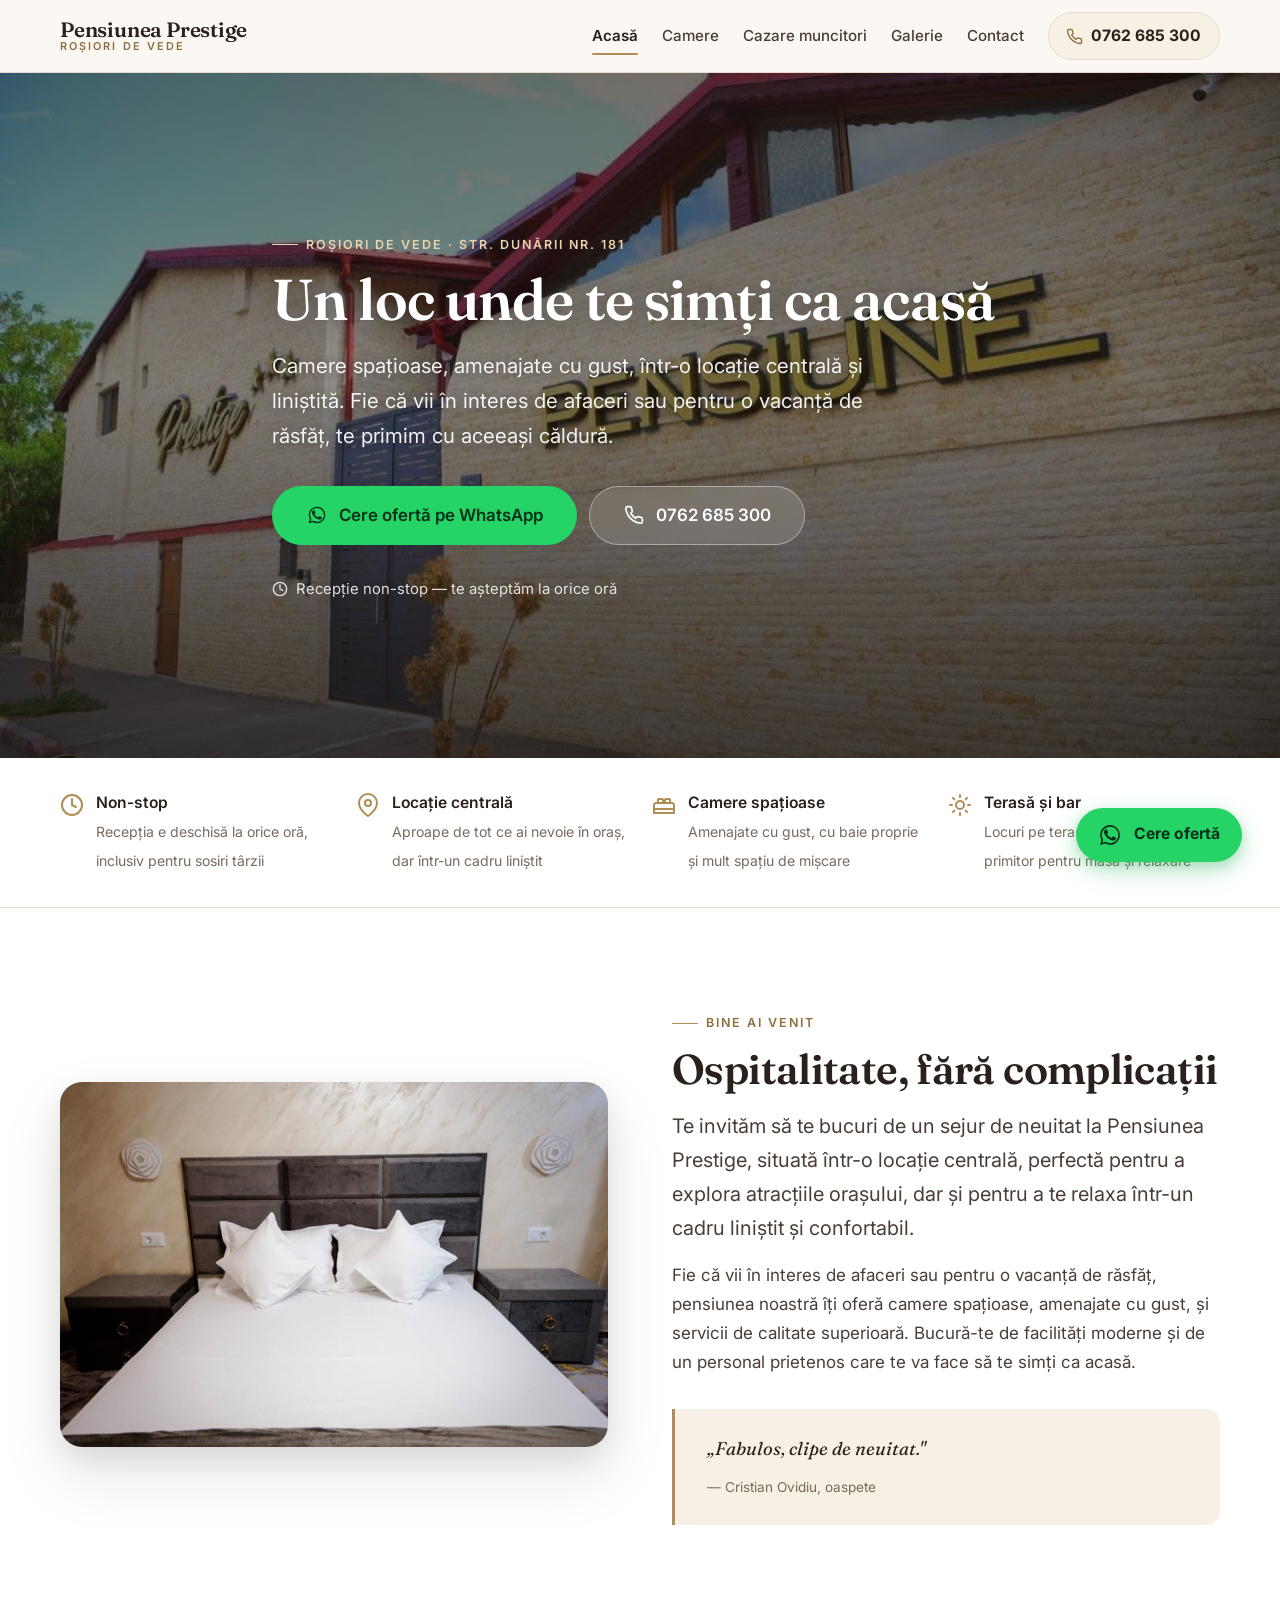
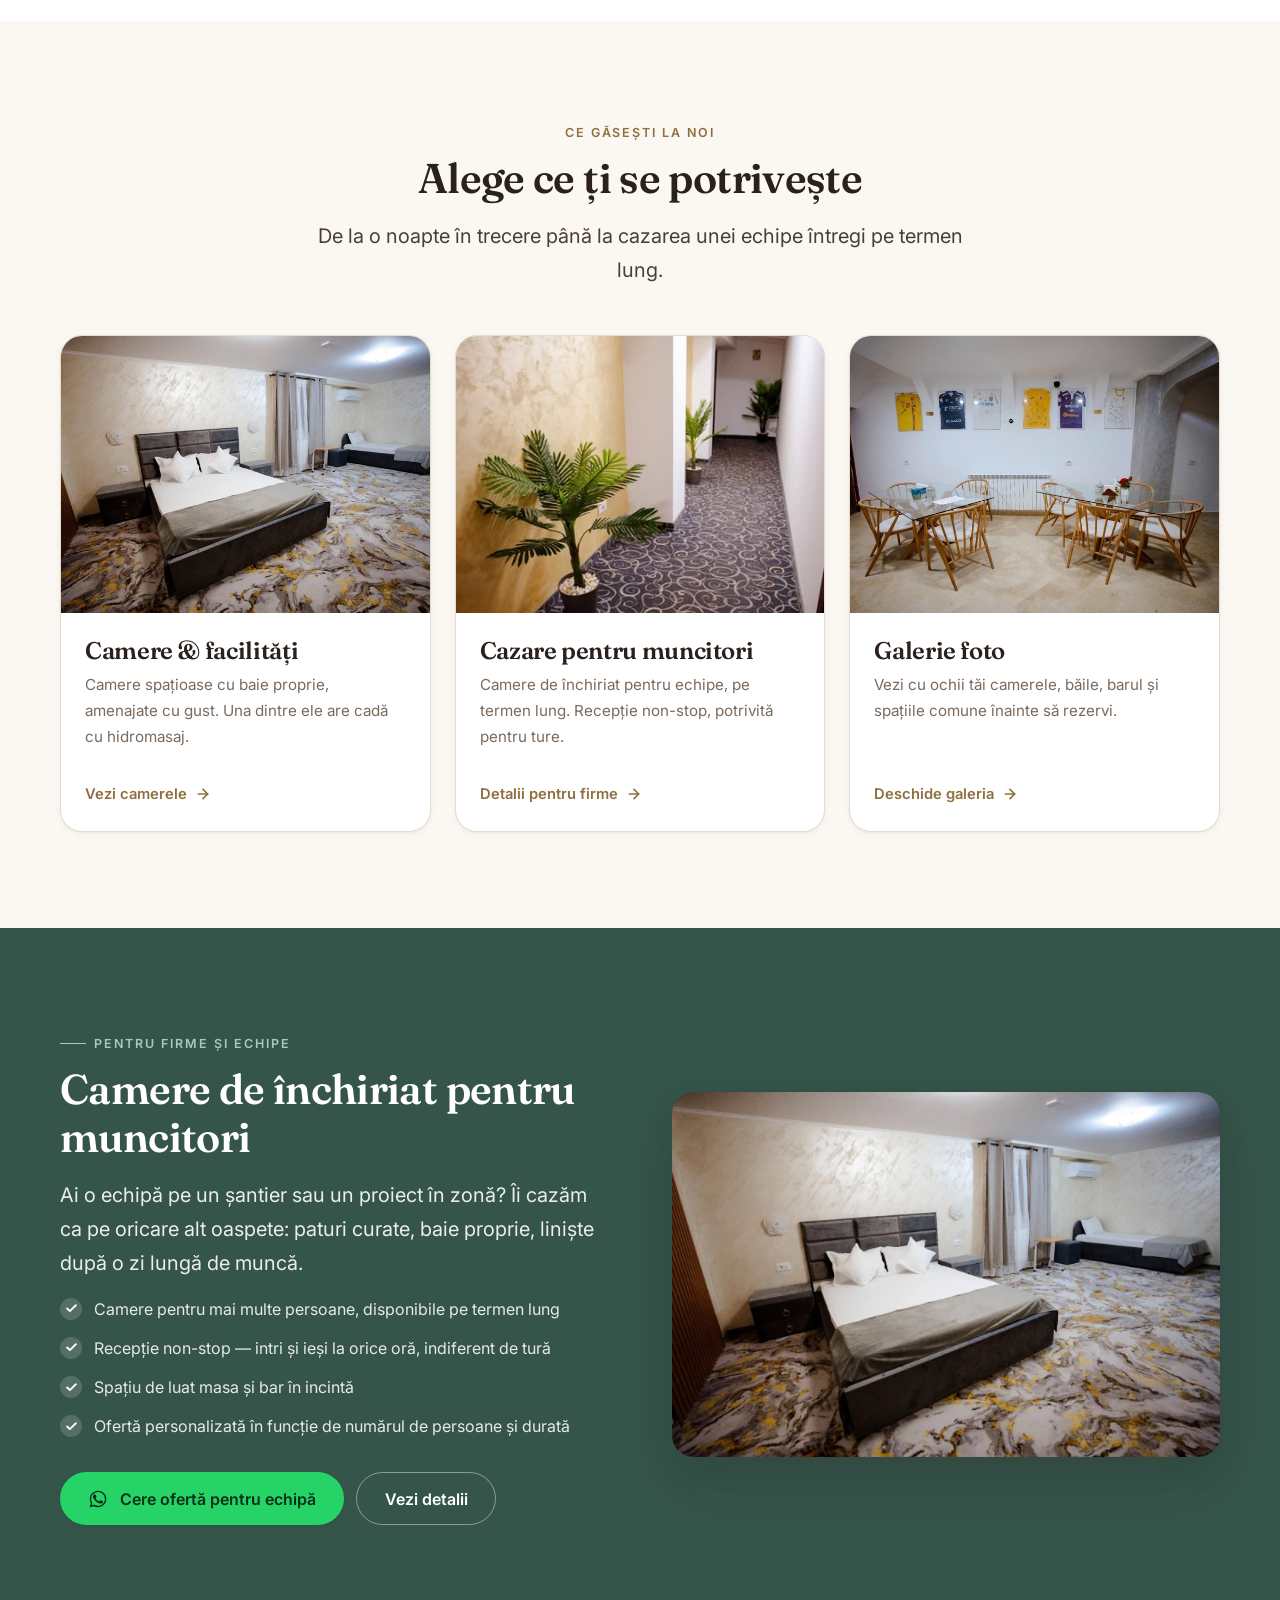
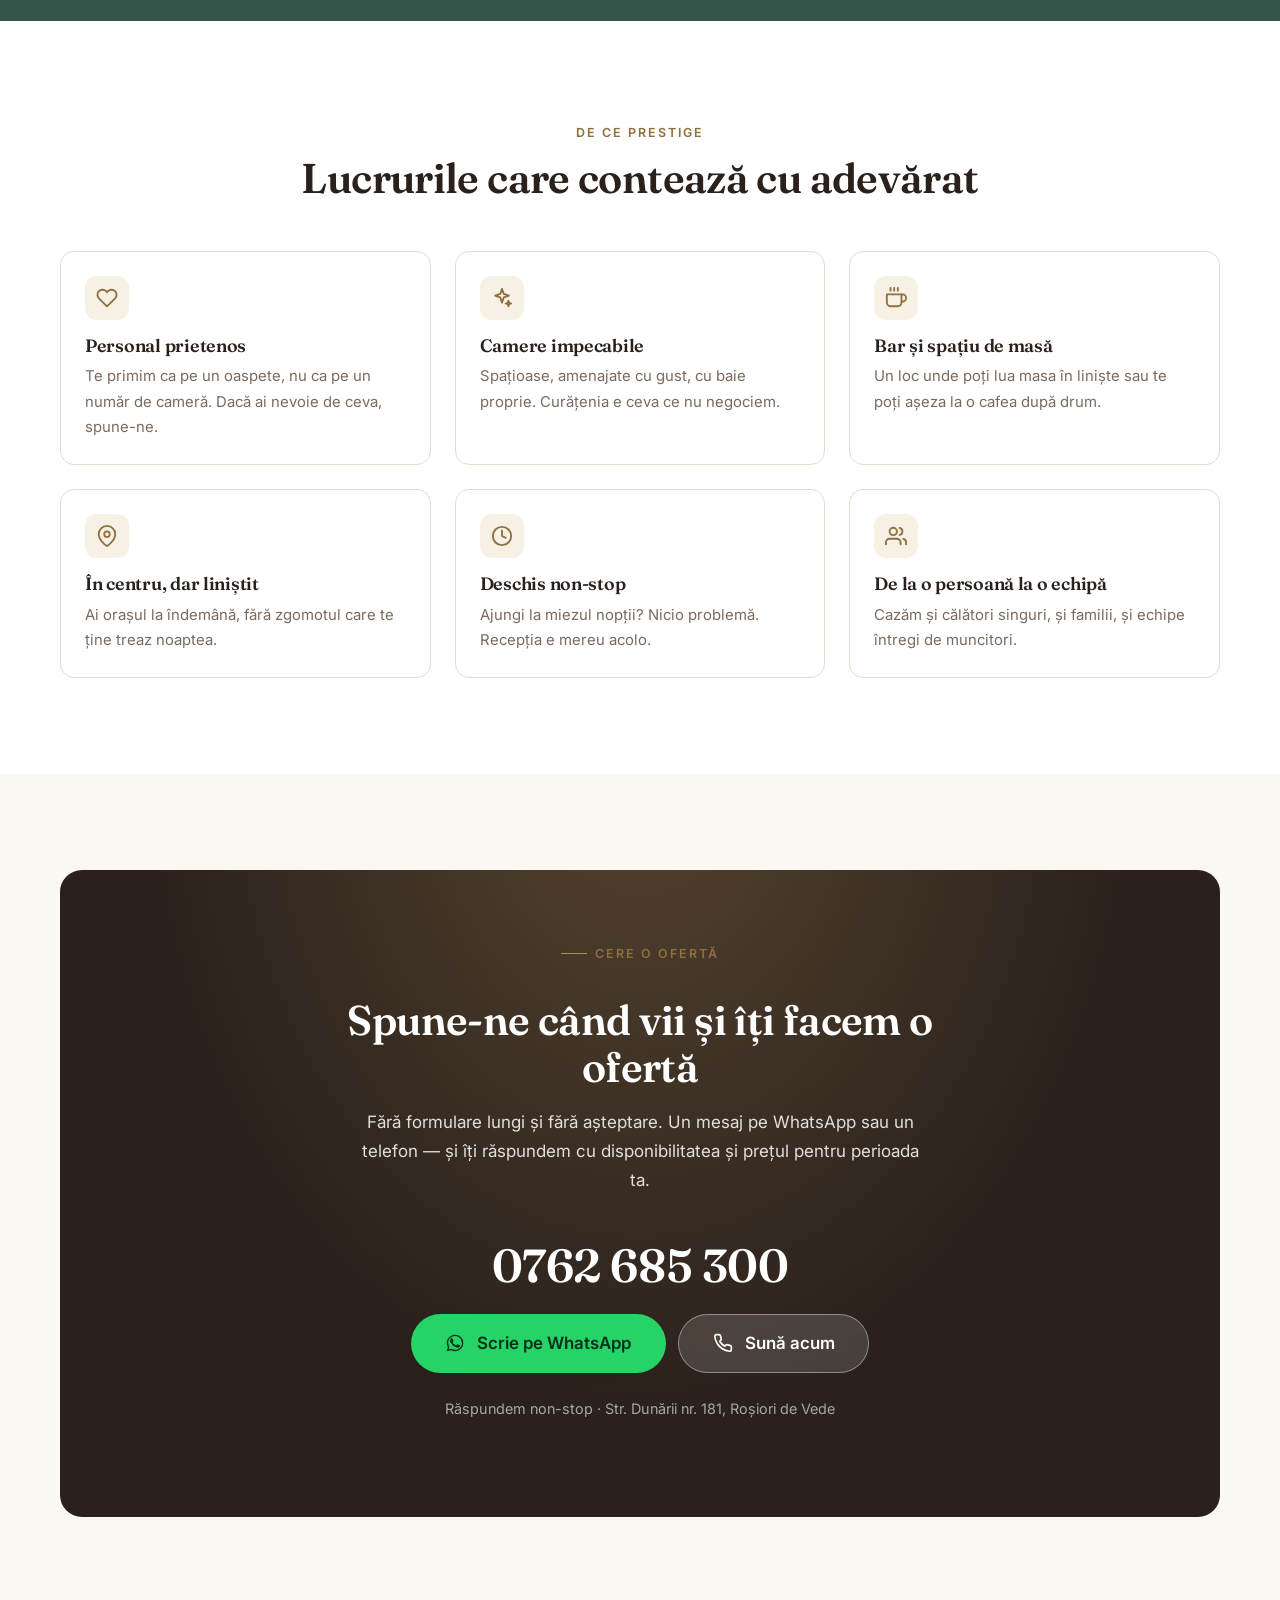
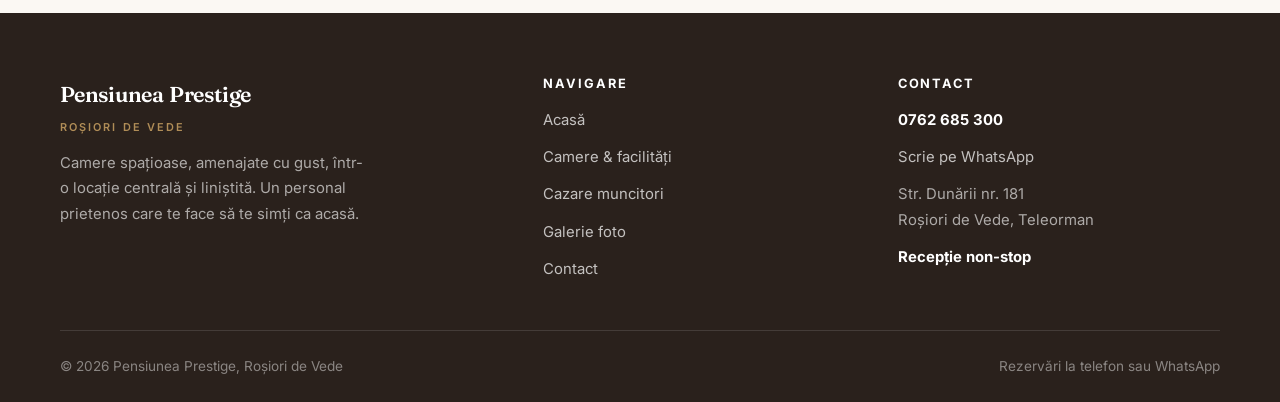
==== index.html @ 411f8f0e "Site de prezentare pentru Pensiunea Prestige, Roșiori de Vede Site static multi-pagină, fără build s" ====
<!DOCTYPE html>
<html lang="ro">
<head>
<meta charset="utf-8">
<meta name="viewport" content="width=device-width, initial-scale=1">
<title>Pensiunea Prestige Roșiori de Vede — cazare în centru, non-stop</title>
<meta name="description" content="Pensiune în Roșiori de Vede, str. Dunării nr. 181. Camere spațioase, amenajate cu gust, recepție non-stop, bar și terasă. Cazare pentru turiști, deplasări în interes de afaceri și echipe de muncitori. Cere ofertă la 0762 685 300.">
<link rel="canonical" href="https://pensiuneaprestige-rosiori.ro/">
<meta name="theme-color" content="#B08D57">
<meta name="robots" content="index, follow">

<meta property="og:type" content="website">
<meta property="og:site_name" content="Pensiunea Prestige">
<meta property="og:locale" content="ro_RO">
<meta property="og:title" content="Pensiunea Prestige Roșiori de Vede — cazare în centru, non-stop">
<meta property="og:description" content="Pensiune în Roșiori de Vede, str. Dunării nr. 181. Camere spațioase, amenajate cu gust, recepție non-stop, bar și terasă. Cazare pentru turiști, deplasări în interes de afaceri și echipe de muncitori. Cere ofertă la 0762 685 300.">
<meta property="og:url" content="https://pensiuneaprestige-rosiori.ro/">
<meta property="og:image" content="https://pensiuneaprestige-rosiori.ro/assets/img/exterior.jpg">
<meta name="twitter:card" content="summary_large_image">

<link rel="icon" href="assets/img/favicon.svg" type="image/svg+xml">
<link rel="apple-touch-icon" href="assets/img/exterior-thumb.jpg">

<link rel="preconnect" href="https://fonts.googleapis.com">
<link rel="preconnect" href="https://fonts.gstatic.com" crossorigin>
<link rel="stylesheet" href="https://fonts.googleapis.com/css2?family=Fraunces:opsz,wght@9..144,400;9..144,600;9..144,700&family=Inter:wght@400;500;600;700&display=swap">
<link rel="stylesheet" href="assets/css/style.css">
<script type="application/ld+json">
{
  "@context": "https://schema.org",
  "@type": "LodgingBusiness",
  "name": "Pensiunea Prestige",
  "description": "Pensiune în Roșiori de Vede, cu camere spațioase amenajate cu gust, recepție non-stop și locație centrală. Cazare pentru turiști, călători în interes de afaceri și echipe de muncitori.",
  "url": "https://pensiuneaprestige-rosiori.ro/",
  "telephone": "+40762685300",
  "image": "https://pensiuneaprestige-rosiori.ro/assets/img/exterior.jpg",
  "priceRange": "$$",
  "address": {
    "@type": "PostalAddress",
    "streetAddress": "Strada Dunării nr. 181",
    "addressLocality": "Roșiori de Vede",
    "addressRegion": "Teleorman",
    "postalCode": "145100",
    "addressCountry": "RO"
  },
  "openingHoursSpecification": {
    "@type": "OpeningHoursSpecification",
    "dayOfWeek": ["Monday","Tuesday","Wednesday","Thursday","Friday","Saturday","Sunday"],
    "opens": "00:00",
    "closes": "23:59"
  },
  "amenityFeature": [
    { "@type": "LocationFeatureSpecification", "name": "Recepție non-stop", "value": true },
    { "@type": "LocationFeatureSpecification", "name": "Locuri pe terasă", "value": true },
    { "@type": "LocationFeatureSpecification", "name": "Bar", "value": true },
    { "@type": "LocationFeatureSpecification", "name": "Spațiu de luat masa", "value": true }
  ]
}
</script>
</head>
<body>
<a class="skip-link" href="#main">Sari la conținut</a>
<header class="header">
  <div class="wrap header__inner">
    <a class="brand" href="index.html">
      <span class="brand__name">Pensiunea Prestige</span>
      <span class="brand__place">Roșiori de Vede</span>
    </a>
    <nav class="nav" id="nav" aria-label="Meniu principal">
      <a href="index.html" aria-current="page">Acasă</a>
      <a href="camere.html">Camere</a>
      <a href="cazare-muncitori.html">Cazare muncitori</a>
      <a href="galerie.html">Galerie</a>
      <a href="contact.html">Contact</a>
    </nav>
    <a class="header__phone" href="tel:+40762685300"><svg viewBox="0 0 24 24" fill="none" stroke="currentColor" stroke-width="2" stroke-linecap="round" stroke-linejoin="round" aria-hidden="true"><path d="M22 16.92v3a2 2 0 0 1-2.18 2 19.79 19.79 0 0 1-8.63-3.07 19.5 19.5 0 0 1-6-6 19.79 19.79 0 0 1-3.07-8.67A2 2 0 0 1 4.11 2h3a2 2 0 0 1 2 1.72c.13.96.36 1.9.7 2.81a2 2 0 0 1-.45 2.11L8.09 9.91a16 16 0 0 0 6 6l1.27-1.27a2 2 0 0 1 2.11-.45c.9.34 1.85.57 2.81.7A2 2 0 0 1 22 16.92z"/></svg> <span>0762 685 300</span></a>
    <button class="burger" type="button" aria-expanded="false" aria-controls="nav" aria-label="Deschide meniul"><svg class="icon-open" viewBox="0 0 24 24" fill="none" stroke="currentColor" stroke-width="2" stroke-linecap="round" aria-hidden="true"><line x1="3" y1="7" x2="21" y2="7"/><line x1="3" y1="12" x2="21" y2="12"/><line x1="3" y1="17" x2="21" y2="17"/></svg><svg class="icon-close" viewBox="0 0 24 24" fill="none" stroke="currentColor" stroke-width="2" stroke-linecap="round" aria-hidden="true"><line x1="6" y1="6" x2="18" y2="18"/><line x1="18" y1="6" x2="6" y2="18"/></svg></button>
  </div>
</header>

<main id="main">

<section class="hero">
  <div class="hero__media">
    <img src="assets/img/exterior.jpg" alt="Fațada Pensiunii Prestige din Roșiori de Vede, cu firma PENSIUNE pe peretele de piatră" width="1440" height="960" fetchpriority="high">
  </div>
  <div class="wrap hero__inner">
    <p class="eyebrow">Roșiori de Vede &middot; Str. Dunării nr. 181</p>
    <h1>Un loc unde te simți ca acasă</h1>
    <p class="hero__text">Camere spațioase, amenajate cu gust, într-o locație centrală și liniștită. Fie că vii în interes de afaceri sau pentru o vacanță de răsfăț, te primim cu aceeași căldură.</p>
    <div class="btn-row">
      <a class="btn btn--wa btn--lg" href="https://wa.me/40762685300?text=Bun%C4%83%20ziua!%20A%C8%99%20dori%20o%20ofert%C4%83%20de%20cazare%20la%20Pensiunea%20Prestige." target="_blank" rel="noopener"><svg viewBox="0 0 24 24" fill="currentColor" aria-hidden="true"><path d="M17.47 14.38c-.3-.15-1.75-.86-2.02-.96-.27-.1-.47-.15-.67.15-.2.3-.77.96-.94 1.16-.17.2-.35.22-.64.08-.3-.15-1.25-.46-2.38-1.47-.88-.78-1.47-1.75-1.65-2.05-.17-.3-.02-.46.13-.6.14-.14.3-.35.45-.53.15-.18.2-.3.3-.5.1-.2.05-.38-.02-.53-.08-.15-.67-1.6-.92-2.2-.24-.58-.49-.5-.67-.51h-.57c-.2 0-.52.07-.8.37-.26.3-1.03 1-1.03 2.45s1.06 2.84 1.2 3.04c.15.2 2.08 3.18 5.04 4.46.7.3 1.25.48 1.68.62.71.22 1.35.19 1.86.12.57-.09 1.75-.72 2-1.41.24-.7.24-1.29.17-1.41-.07-.13-.27-.2-.56-.35z"/><path d="M12.04 2C6.58 2 2.13 6.45 2.13 11.91c0 1.75.46 3.45 1.32 4.95L2 22l5.25-1.38a9.86 9.86 0 0 0 4.79 1.22h.01c5.46 0 9.9-4.45 9.9-9.91A9.86 9.86 0 0 0 19.06 4.9 9.82 9.82 0 0 0 12.04 2zm0 18.15h-.01a8.2 8.2 0 0 1-4.18-1.15l-.3-.18-3.11.82.83-3.04-.2-.31a8.19 8.19 0 0 1-1.26-4.38c0-4.54 3.7-8.23 8.24-8.23a8.18 8.18 0 0 1 5.82 2.42 8.18 8.18 0 0 1 2.41 5.82c0 4.54-3.7 8.23-8.24 8.23z"/></svg> Cere ofertă pe WhatsApp</a>
      <a class="btn btn--light btn--lg" href="tel:+40762685300"><svg viewBox="0 0 24 24" fill="none" stroke="currentColor" stroke-width="2" stroke-linecap="round" stroke-linejoin="round" aria-hidden="true"><path d="M22 16.92v3a2 2 0 0 1-2.18 2 19.79 19.79 0 0 1-8.63-3.07 19.5 19.5 0 0 1-6-6 19.79 19.79 0 0 1-3.07-8.67A2 2 0 0 1 4.11 2h3a2 2 0 0 1 2 1.72c.13.96.36 1.9.7 2.81a2 2 0 0 1-.45 2.11L8.09 9.91a16 16 0 0 0 6 6l1.27-1.27a2 2 0 0 1 2.11-.45c.9.34 1.85.57 2.81.7A2 2 0 0 1 22 16.92z"/></svg> 0762 685 300</a>
    </div>
    <p class="hero__note"><svg viewBox="0 0 24 24" fill="none" stroke="currentColor" stroke-width="2" stroke-linecap="round" stroke-linejoin="round" aria-hidden="true"><circle cx="12" cy="12" r="10"/><polyline points="12 6 12 12 16 14"/></svg> Recepție non-stop &mdash; te așteptăm la orice oră</p>
  </div>
</section>

<section class="strip">
  <div class="wrap strip__grid">
    <div class="strip__item"><svg viewBox="0 0 24 24" fill="none" stroke="currentColor" stroke-width="2" stroke-linecap="round" stroke-linejoin="round" aria-hidden="true"><circle cx="12" cy="12" r="10"/><polyline points="12 6 12 12 16 14"/></svg><div><strong>Non-stop</strong><span>Recepția e deschisă la orice oră, inclusiv pentru sosiri târzii</span></div></div>
    <div class="strip__item"><svg viewBox="0 0 24 24" fill="none" stroke="currentColor" stroke-width="2" stroke-linecap="round" stroke-linejoin="round" aria-hidden="true"><path d="M21 10c0 7-9 13-9 13s-9-6-9-13a9 9 0 0 1 18 0z"/><circle cx="12" cy="10" r="3"/></svg><div><strong>Locație centrală</strong><span>Aproape de tot ce ai nevoie în oraș, dar într-un cadru liniștit</span></div></div>
    <div class="strip__item"><svg viewBox="0 0 24 24" fill="none" stroke="currentColor" stroke-width="2" stroke-linecap="round" stroke-linejoin="round" aria-hidden="true"><path d="M2 20v-8a2 2 0 0 1 2-2h16a2 2 0 0 1 2 2v8"/><path d="M2 16h20"/><path d="M6 10V7a1 1 0 0 1 1-1h3a1 1 0 0 1 1 1v3"/><path d="M13 10V7a1 1 0 0 1 1-1h3a1 1 0 0 1 1 1v3"/><path d="M2 20h20"/></svg><div><strong>Camere spațioase</strong><span>Amenajate cu gust, cu baie proprie și mult spațiu de mișcare</span></div></div>
    <div class="strip__item"><svg viewBox="0 0 24 24" fill="none" stroke="currentColor" stroke-width="2" stroke-linecap="round" stroke-linejoin="round" aria-hidden="true"><circle cx="12" cy="12" r="4"/><path d="M12 2v2M12 20v2M4.9 4.9l1.4 1.4M17.7 17.7l1.4 1.4M2 12h2M20 12h2M6.3 17.7l-1.4 1.4M19.1 4.9l-1.4 1.4"/></svg><div><strong>Terasă și bar</strong><span>Locuri pe terasă și un spațiu primitor pentru masă și relaxare</span></div></div>
  </div>
</section>

<section class="section section--white">
  <div class="wrap split reveal">
    <div class="split__media">
      <img src="assets/img/camera-dubla.jpg" alt="Cameră matrimonială cu tăblie capitonată și lenjerie albă la Pensiunea Prestige" width="1440" height="960" loading="lazy">
    </div>
    <div>
      <p class="eyebrow">Bine ai venit</p>
      <h2>Ospitalitate, fără complicații</h2>
      <p class="lead">Te invităm să te bucuri de un sejur de neuitat la Pensiunea Prestige, situată într-o locație centrală, perfectă pentru a explora atracțiile orașului, dar și pentru a te relaxa într-un cadru liniștit și confortabil.</p>
      <p>Fie că vii în interes de afaceri sau pentru o vacanță de răsfăț, pensiunea noastră îți oferă camere spațioase, amenajate cu gust, și servicii de calitate superioară. Bucură-te de facilități moderne și de un personal prietenos care te va face să te simți ca acasă.</p>
      <blockquote class="quote">
        <p>„Fabulos, clipe de neuitat."</p>
        <cite>&mdash; Cristian Ovidiu, oaspete</cite>
      </blockquote>
    </div>
  </div>
</section>

<section class="section">
  <div class="wrap">
    <div class="section-head section-head--center reveal">
      <p class="eyebrow">Ce găsești la noi</p>
      <h2>Alege ce ți se potrivește</h2>
      <p class="lead">De la o noapte în trecere până la cazarea unei echipe întregi pe termen lung.</p>
    </div>
    <div class="cards reveal">
      <a class="card" href="camere.html">
        <div class="card__img"><img src="assets/img/camera-tripla-thumb.jpg" alt="Cameră spațioasă cu pat matrimonial și pat suplimentar" width="800" height="533" loading="lazy"></div>
        <div class="card__body">
          <h3>Camere &amp; facilități</h3>
          <p>Camere spațioase cu baie proprie, amenajate cu gust. Una dintre ele are cadă cu hidromasaj.</p>
          <span class="card__more">Vezi camerele <svg viewBox="0 0 24 24" fill="none" stroke="currentColor" stroke-width="2.5" stroke-linecap="round" stroke-linejoin="round" aria-hidden="true"><line x1="5" y1="12" x2="19" y2="12"/><polyline points="12 5 19 12 12 19"/></svg></span>
        </div>
      </a>
      <a class="card" href="cazare-muncitori.html">
        <div class="card__img"><img src="assets/img/hol.jpg" alt="Hol curat și luminos în interiorul pensiunii" width="414" height="414" loading="lazy"></div>
        <div class="card__body">
          <h3>Cazare pentru muncitori</h3>
          <p>Camere de închiriat pentru echipe, pe termen lung. Recepție non-stop, potrivită pentru ture.</p>
          <span class="card__more">Detalii pentru firme <svg viewBox="0 0 24 24" fill="none" stroke="currentColor" stroke-width="2.5" stroke-linecap="round" stroke-linejoin="round" aria-hidden="true"><line x1="5" y1="12" x2="19" y2="12"/><polyline points="12 5 19 12 12 19"/></svg></span>
        </div>
      </a>
      <a class="card" href="galerie.html">
        <div class="card__img"><img src="assets/img/sala-mese-thumb.jpg" alt="Spațiu luminos de luat masa, cu mese de sticlă și scaune de lemn" width="800" height="533" loading="lazy"></div>
        <div class="card__body">
          <h3>Galerie foto</h3>
          <p>Vezi cu ochii tăi camerele, băile, barul și spațiile comune înainte să rezervi.</p>
          <span class="card__more">Deschide galeria <svg viewBox="0 0 24 24" fill="none" stroke="currentColor" stroke-width="2.5" stroke-linecap="round" stroke-linejoin="round" aria-hidden="true"><line x1="5" y1="12" x2="19" y2="12"/><polyline points="12 5 19 12 12 19"/></svg></span>
        </div>
      </a>
    </div>
  </div>
</section>

<section class="section forest">
  <div class="wrap split split--reverse reveal">
    <div class="split__media">
      <img src="assets/img/camera-tripla.jpg" alt="Cameră cu pat matrimonial și pat suplimentar, potrivită pentru echipe" width="1440" height="960" loading="lazy">
    </div>
    <div>
      <p class="eyebrow">Pentru firme și echipe</p>
      <h2>Camere de închiriat pentru muncitori</h2>
      <p class="lead">Ai o echipă pe un șantier sau un proiect în zonă? Îi cazăm ca pe oricare alt oaspete: paturi curate, baie proprie, liniște după o zi lungă de muncă.</p>
      <ul class="ticks">
        <li>Camere pentru mai multe persoane, disponibile pe termen lung</li>
        <li>Recepție non-stop &mdash; intri și ieși la orice oră, indiferent de tură</li>
        <li>Spațiu de luat masa și bar în incintă</li>
        <li>Ofertă personalizată în funcție de numărul de persoane și durată</li>
      </ul>
      <div class="btn-row" style="margin-top:2rem">
        <a class="btn btn--wa" href="https://wa.me/40762685300?text=Bun%C4%83%20ziua!%20Caut%20cazare%20pentru%20o%20echip%C4%83%20de%20muncitori%20la%20Pensiunea%20Prestige." target="_blank" rel="noopener"><svg viewBox="0 0 24 24" fill="currentColor" aria-hidden="true"><path d="M17.47 14.38c-.3-.15-1.75-.86-2.02-.96-.27-.1-.47-.15-.67.15-.2.3-.77.96-.94 1.16-.17.2-.35.22-.64.08-.3-.15-1.25-.46-2.38-1.47-.88-.78-1.47-1.75-1.65-2.05-.17-.3-.02-.46.13-.6.14-.14.3-.35.45-.53.15-.18.2-.3.3-.5.1-.2.05-.38-.02-.53-.08-.15-.67-1.6-.92-2.2-.24-.58-.49-.5-.67-.51h-.57c-.2 0-.52.07-.8.37-.26.3-1.03 1-1.03 2.45s1.06 2.84 1.2 3.04c.15.2 2.08 3.18 5.04 4.46.7.3 1.25.48 1.68.62.71.22 1.35.19 1.86.12.57-.09 1.75-.72 2-1.41.24-.7.24-1.29.17-1.41-.07-.13-.27-.2-.56-.35z"/><path d="M12.04 2C6.58 2 2.13 6.45 2.13 11.91c0 1.75.46 3.45 1.32 4.95L2 22l5.25-1.38a9.86 9.86 0 0 0 4.79 1.22h.01c5.46 0 9.9-4.45 9.9-9.91A9.86 9.86 0 0 0 19.06 4.9 9.82 9.82 0 0 0 12.04 2zm0 18.15h-.01a8.2 8.2 0 0 1-4.18-1.15l-.3-.18-3.11.82.83-3.04-.2-.31a8.19 8.19 0 0 1-1.26-4.38c0-4.54 3.7-8.23 8.24-8.23a8.18 8.18 0 0 1 5.82 2.42 8.18 8.18 0 0 1 2.41 5.82c0 4.54-3.7 8.23-8.24 8.23z"/></svg> Cere ofertă pentru echipă</a>
        <a class="btn btn--ghost" href="cazare-muncitori.html">Vezi detalii</a>
      </div>
    </div>
  </div>
</section>

<section class="section section--white">
  <div class="wrap">
    <div class="section-head section-head--center reveal">
      <p class="eyebrow">De ce Prestige</p>
      <h2>Lucrurile care contează cu adevărat</h2>
    </div>
    <div class="features reveal">
      <div class="feature">
        <div class="feature__icon"><svg viewBox="0 0 24 24" fill="none" stroke="currentColor" stroke-width="2" stroke-linecap="round" stroke-linejoin="round" aria-hidden="true"><path d="M20.8 4.6a5.5 5.5 0 0 0-7.8 0L12 5.7l-1-1.1a5.5 5.5 0 0 0-7.8 7.8l1 1.1L12 21.2l7.8-7.7 1-1.1a5.5 5.5 0 0 0 0-7.8z"/></svg></div>
        <h3>Personal prietenos</h3>
        <p>Te primim ca pe un oaspete, nu ca pe un număr de cameră. Dacă ai nevoie de ceva, spune-ne.</p>
      </div>
      <div class="feature">
        <div class="feature__icon"><svg viewBox="0 0 24 24" fill="none" stroke="currentColor" stroke-width="2" stroke-linecap="round" stroke-linejoin="round" aria-hidden="true"><path d="M12 2l1.9 5.6L19.5 9.5 13.9 11.4 12 17l-1.9-5.6L4.5 9.5l5.6-1.9L12 2z"/><path d="M19 15l.8 2.2L22 18l-2.2.8L19 21l-.8-2.2L16 18l2.2-.8L19 15z"/></svg></div>
        <h3>Camere impecabile</h3>
        <p>Spațioase, amenajate cu gust, cu baie proprie. Curățenia e ceva ce nu negociem.</p>
      </div>
      <div class="feature">
        <div class="feature__icon"><svg viewBox="0 0 24 24" fill="none" stroke="currentColor" stroke-width="2" stroke-linecap="round" stroke-linejoin="round" aria-hidden="true"><path d="M18 8h1a4 4 0 0 1 0 8h-1"/><path d="M2 8h16v9a4 4 0 0 1-4 4H6a4 4 0 0 1-4-4V8z"/><line x1="6" y1="1" x2="6" y2="4"/><line x1="10" y1="1" x2="10" y2="4"/><line x1="14" y1="1" x2="14" y2="4"/></svg></div>
        <h3>Bar și spațiu de masă</h3>
        <p>Un loc unde poți lua masa în liniște sau te poți așeza la o cafea după drum.</p>
      </div>
      <div class="feature">
        <div class="feature__icon"><svg viewBox="0 0 24 24" fill="none" stroke="currentColor" stroke-width="2" stroke-linecap="round" stroke-linejoin="round" aria-hidden="true"><path d="M21 10c0 7-9 13-9 13s-9-6-9-13a9 9 0 0 1 18 0z"/><circle cx="12" cy="10" r="3"/></svg></div>
        <h3>În centru, dar liniștit</h3>
        <p>Ai orașul la îndemână, fără zgomotul care te ține treaz noaptea.</p>
      </div>
      <div class="feature">
        <div class="feature__icon"><svg viewBox="0 0 24 24" fill="none" stroke="currentColor" stroke-width="2" stroke-linecap="round" stroke-linejoin="round" aria-hidden="true"><circle cx="12" cy="12" r="10"/><polyline points="12 6 12 12 16 14"/></svg></div>
        <h3>Deschis non-stop</h3>
        <p>Ajungi la miezul nopții? Nicio problemă. Recepția e mereu acolo.</p>
      </div>
      <div class="feature">
        <div class="feature__icon"><svg viewBox="0 0 24 24" fill="none" stroke="currentColor" stroke-width="2" stroke-linecap="round" stroke-linejoin="round" aria-hidden="true"><path d="M17 21v-2a4 4 0 0 0-4-4H5a4 4 0 0 0-4 4v2"/><circle cx="9" cy="7" r="4"/><path d="M23 21v-2a4 4 0 0 0-3-3.87M16 3.13a4 4 0 0 1 0 7.75"/></svg></div>
        <h3>De la o persoană la o echipă</h3>
        <p>Cazăm și călători singuri, și familii, și echipe întregi de muncitori.</p>
      </div>
    </div>
  </div>
</section>
<section class="section">
  <div class="wrap">
    <div class="cta reveal">
      <p class="eyebrow" style="justify-content:center">Cere o ofertă</p>
      <h2>Spune-ne când vii și îți facem o ofertă</h2>
      <p>Fără formulare lungi și fără așteptare. Un mesaj pe WhatsApp sau un telefon &mdash; și îți răspundem cu disponibilitatea și prețul pentru perioada ta.</p>
      <a class="cta__phone" href="tel:+40762685300">0762 685 300</a>
      <div class="btn-row">
        <a class="btn btn--wa btn--lg" href="https://wa.me/40762685300?text=Bun%C4%83%20ziua!%20A%C8%99%20dori%20o%20ofert%C4%83%20de%20cazare%20la%20Pensiunea%20Prestige." target="_blank" rel="noopener"><svg viewBox="0 0 24 24" fill="currentColor" aria-hidden="true"><path d="M17.47 14.38c-.3-.15-1.75-.86-2.02-.96-.27-.1-.47-.15-.67.15-.2.3-.77.96-.94 1.16-.17.2-.35.22-.64.08-.3-.15-1.25-.46-2.38-1.47-.88-.78-1.47-1.75-1.65-2.05-.17-.3-.02-.46.13-.6.14-.14.3-.35.45-.53.15-.18.2-.3.3-.5.1-.2.05-.38-.02-.53-.08-.15-.67-1.6-.92-2.2-.24-.58-.49-.5-.67-.51h-.57c-.2 0-.52.07-.8.37-.26.3-1.03 1-1.03 2.45s1.06 2.84 1.2 3.04c.15.2 2.08 3.18 5.04 4.46.7.3 1.25.48 1.68.62.71.22 1.35.19 1.86.12.57-.09 1.75-.72 2-1.41.24-.7.24-1.29.17-1.41-.07-.13-.27-.2-.56-.35z"/><path d="M12.04 2C6.58 2 2.13 6.45 2.13 11.91c0 1.75.46 3.45 1.32 4.95L2 22l5.25-1.38a9.86 9.86 0 0 0 4.79 1.22h.01c5.46 0 9.9-4.45 9.9-9.91A9.86 9.86 0 0 0 19.06 4.9 9.82 9.82 0 0 0 12.04 2zm0 18.15h-.01a8.2 8.2 0 0 1-4.18-1.15l-.3-.18-3.11.82.83-3.04-.2-.31a8.19 8.19 0 0 1-1.26-4.38c0-4.54 3.7-8.23 8.24-8.23a8.18 8.18 0 0 1 5.82 2.42 8.18 8.18 0 0 1 2.41 5.82c0 4.54-3.7 8.23-8.24 8.23z"/></svg> Scrie pe WhatsApp</a>
        <a class="btn btn--light btn--lg" href="tel:+40762685300"><svg viewBox="0 0 24 24" fill="none" stroke="currentColor" stroke-width="2" stroke-linecap="round" stroke-linejoin="round" aria-hidden="true"><path d="M22 16.92v3a2 2 0 0 1-2.18 2 19.79 19.79 0 0 1-8.63-3.07 19.5 19.5 0 0 1-6-6 19.79 19.79 0 0 1-3.07-8.67A2 2 0 0 1 4.11 2h3a2 2 0 0 1 2 1.72c.13.96.36 1.9.7 2.81a2 2 0 0 1-.45 2.11L8.09 9.91a16 16 0 0 0 6 6l1.27-1.27a2 2 0 0 1 2.11-.45c.9.34 1.85.57 2.81.7A2 2 0 0 1 22 16.92z"/></svg> Sună acum</a>
      </div>
      <p class="cta__meta">Răspundem non-stop &middot; Str. Dunării nr. 181, Roșiori de Vede</p>
    </div>
  </div>
</section>
</main>
<footer class="footer">
  <div class="wrap">
    <div class="footer__grid">
      <div>
        <span class="brand__name">Pensiunea Prestige</span><br>
        <span class="brand__place">Roșiori de Vede</span>
        <p class="footer__about">Camere spațioase, amenajate cu gust, într-o locație centrală și liniștită. Un personal prietenos care te face să te simți ca acasă.</p>
      </div>
      <div>
        <h4>Navigare</h4>
        <ul>
          <li><a href="index.html">Acasă</a></li>
          <li><a href="camere.html">Camere &amp; facilități</a></li>
          <li><a href="cazare-muncitori.html">Cazare muncitori</a></li>
          <li><a href="galerie.html">Galerie foto</a></li>
          <li><a href="contact.html">Contact</a></li>
        </ul>
      </div>
      <div>
        <h4>Contact</h4>
        <ul>
          <li><a href="tel:+40762685300"><strong>0762 685 300</strong></a></li>
          <li><a href="https://wa.me/40762685300" target="_blank" rel="noopener">Scrie pe WhatsApp</a></li>
          <li>Str. Dunării nr. 181<br>Roșiori de Vede, Teleorman</li>
          <li><strong>Recepție non-stop</strong></li>
        </ul>
      </div>
    </div>
    <div class="footer__bottom">
      <span>&copy; 2026 Pensiunea Prestige, Roșiori de Vede</span>
      <span>Rezervări la telefon sau WhatsApp</span>
    </div>
  </div>
</footer>

<a class="wa-float" href="https://wa.me/40762685300?text=Bun%C4%83%20ziua!%20A%C8%99%20dori%20o%20ofert%C4%83%20de%20cazare%20la%20Pensiunea%20Prestige." target="_blank" rel="noopener" aria-label="Scrie-ne pe WhatsApp"><svg viewBox="0 0 24 24" fill="currentColor" aria-hidden="true"><path d="M17.47 14.38c-.3-.15-1.75-.86-2.02-.96-.27-.1-.47-.15-.67.15-.2.3-.77.96-.94 1.16-.17.2-.35.22-.64.08-.3-.15-1.25-.46-2.38-1.47-.88-.78-1.47-1.75-1.65-2.05-.17-.3-.02-.46.13-.6.14-.14.3-.35.45-.53.15-.18.2-.3.3-.5.1-.2.05-.38-.02-.53-.08-.15-.67-1.6-.92-2.2-.24-.58-.49-.5-.67-.51h-.57c-.2 0-.52.07-.8.37-.26.3-1.03 1-1.03 2.45s1.06 2.84 1.2 3.04c.15.2 2.08 3.18 5.04 4.46.7.3 1.25.48 1.68.62.71.22 1.35.19 1.86.12.57-.09 1.75-.72 2-1.41.24-.7.24-1.29.17-1.41-.07-.13-.27-.2-.56-.35z"/><path d="M12.04 2C6.58 2 2.13 6.45 2.13 11.91c0 1.75.46 3.45 1.32 4.95L2 22l5.25-1.38a9.86 9.86 0 0 0 4.79 1.22h.01c5.46 0 9.9-4.45 9.9-9.91A9.86 9.86 0 0 0 19.06 4.9 9.82 9.82 0 0 0 12.04 2zm0 18.15h-.01a8.2 8.2 0 0 1-4.18-1.15l-.3-.18-3.11.82.83-3.04-.2-.31a8.19 8.19 0 0 1-1.26-4.38c0-4.54 3.7-8.23 8.24-8.23a8.18 8.18 0 0 1 5.82 2.42 8.18 8.18 0 0 1 2.41 5.82c0 4.54-3.7 8.23-8.24 8.23z"/></svg> <span>Cere ofertă</span></a>

<script src="assets/js/main.js" defer></script>
</body>
</html>
---- assets/css/style.css ----
/* ==========================================================================
   Pensiunea Prestige — Roșiori de Vede
   Un singur stylesheet. Fără framework, fără build step.
   ========================================================================== */

:root {
  /* Culori — inspirate din piatra bej a fațadei, lemn, lenjerie albă */
  --cream:        #FBF8F3;
  --cream-deep:   #F3EDE3;
  --surface:      #FFFFFF;
  --ink:          #2A211C;
  --ink-soft:     #4A3E36;
  --muted:        #7A6A5E;
  --line:         #E6DCCD;

  --gold:         #B08D57;
  --gold-deep:    #8F6F3E;
  --gold-wash:    #F7F0E4;

  --forest:       #35544A;
  --forest-deep:  #274038;
  --forest-wash:  #EDF2F0;

  --whatsapp:     #25D366;
  --whatsapp-dk:  #128C7E;

  /* Tipografie */
  --font-display: "Fraunces", "Iowan Old Style", Georgia, "Times New Roman", serif;
  --font-body:    "Inter", -apple-system, BlinkMacSystemFont, "Segoe UI", Roboto, Helvetica, Arial, sans-serif;

  /* Spațiere */
  --s-1: 0.25rem; --s-2: 0.5rem;  --s-3: 0.75rem; --s-4: 1rem;
  --s-5: 1.5rem;  --s-6: 2rem;    --s-7: 3rem;    --s-8: 4rem;
  --s-9: 6rem;    --s-10: 8rem;

  --radius:    14px;
  --radius-lg: 22px;
  --radius-pill: 999px;

  --shadow-sm: 0 1px 2px rgba(42, 33, 28, .05), 0 2px 8px rgba(42, 33, 28, .04);
  --shadow:    0 4px 12px rgba(42, 33, 28, .07), 0 12px 32px rgba(42, 33, 28, .06);
  --shadow-lg: 0 12px 28px rgba(42, 33, 28, .10), 0 28px 64px rgba(42, 33, 28, .10);

  --wrap: 1160px;
  --header-h: 72px;

  --ease: cubic-bezier(.22, .61, .36, 1);
}

/* --------------------------------------------------------------- Reset -- */
*, *::before, *::after { box-sizing: border-box; }
html { -webkit-text-size-adjust: 100%; scroll-behavior: smooth; }
@media (prefers-reduced-motion: reduce) { html { scroll-behavior: auto; } }

body {
  margin: 0;
  font-family: var(--font-body);
  font-size: 1.0625rem;
  line-height: 1.7;
  color: var(--ink-soft);
  background: var(--cream);
  -webkit-font-smoothing: antialiased;
  overflow-x: hidden;
}

img { max-width: 100%; height: auto; display: block; }
a { color: inherit; }

h1, h2, h3, h4 {
  font-family: var(--font-display);
  color: var(--ink);
  line-height: 1.15;
  letter-spacing: -0.015em;
  margin: 0 0 var(--s-4);
  font-weight: 600;
}
h1 { font-size: clamp(2.1rem, 5.2vw, 3.6rem); }
h2 { font-size: clamp(1.7rem, 3.6vw, 2.6rem); }
h3 { font-size: clamp(1.2rem, 2.2vw, 1.5rem); }
p  { margin: 0 0 var(--s-4); }
p:last-child { margin-bottom: 0; }

:focus-visible {
  outline: 3px solid var(--gold);
  outline-offset: 3px;
  border-radius: 4px;
}

.skip-link {
  position: absolute; left: var(--s-4); top: -100px;
  background: var(--ink); color: #fff;
  padding: var(--s-3) var(--s-5); border-radius: var(--radius);
  z-index: 200; transition: top .2s var(--ease);
}
.skip-link:focus { top: var(--s-4); }

/* ------------------------------------------------------------- Layout -- */
.wrap { width: min(100% - 2.5rem, var(--wrap)); margin-inline: auto; }
.section { padding-block: clamp(3.5rem, 8vw, var(--s-9)); }
.section--tight { padding-block: clamp(2.5rem, 5vw, var(--s-7)); }
.section--cream { background: var(--cream-deep); }
.section--white { background: var(--surface); }

.eyebrow {
  display: inline-flex; align-items: center; gap: var(--s-2);
  font-size: .78rem; font-weight: 600;
  letter-spacing: .16em; text-transform: uppercase;
  color: var(--gold-deep);
  margin-bottom: var(--s-3);
}
.eyebrow::before {
  content: ""; width: 26px; height: 1px; background: var(--gold);
}

.lead { font-size: clamp(1.08rem, 1.6vw, 1.25rem); color: var(--ink-soft); }
.section-head { max-width: 62ch; margin-bottom: var(--s-7); }
.section-head--center { margin-inline: auto; text-align: center; }
.section-head--center .eyebrow::before { display: none; }

/* ------------------------------------------------------------ Butoane -- */
.btn {
  display: inline-flex; align-items: center; justify-content: center;
  gap: var(--s-3);
  padding: 0.95rem 1.7rem;
  font-family: var(--font-body);
  font-size: 1rem; font-weight: 600;
  line-height: 1;
  border: 1.5px solid transparent;
  border-radius: var(--radius-pill);
  text-decoration: none;
  cursor: pointer;
  transition: transform .18s var(--ease), box-shadow .18s var(--ease),
              background-color .18s var(--ease), color .18s var(--ease);
}
.btn:hover { transform: translateY(-2px); }
.btn:active { transform: translateY(0); }
.btn svg { width: 20px; height: 20px; flex: none; }

.btn--primary  { background: var(--gold); color: #fff; box-shadow: var(--shadow-sm); }
.btn--primary:hover { background: var(--gold-deep); box-shadow: var(--shadow); }

.btn--wa { background: var(--whatsapp); color: #06301A; box-shadow: var(--shadow-sm); }
.btn--wa:hover { background: #1FBE5A; box-shadow: var(--shadow); }

.btn--ghost { background: transparent; color: var(--ink); border-color: var(--line); }
.btn--ghost:hover { border-color: var(--gold); background: var(--gold-wash); }

.btn--light { background: rgba(255,255,255,.14); color: #fff; border-color: rgba(255,255,255,.4); backdrop-filter: blur(8px); }
.btn--light:hover { background: rgba(255,255,255,.24); }

.btn--lg { padding: 1.15rem 2.1rem; font-size: 1.06rem; }
.btn-row { display: flex; flex-wrap: wrap; gap: var(--s-3); }

/* ------------------------------------------------------------- Header -- */
.header {
  position: sticky; top: 0; z-index: 100;
  background: rgba(251, 248, 243, .88);
  backdrop-filter: blur(14px);
  border-bottom: 1px solid var(--line);
}
.header__inner {
  display: flex; align-items: center; gap: var(--s-5);
  min-height: var(--header-h);
}
.brand {
  display: flex; flex-direction: column; text-decoration: none;
  margin-right: auto; line-height: 1.1;
}
.brand__name {
  font-family: var(--font-display); font-size: 1.3rem;
  font-weight: 600; color: var(--ink); letter-spacing: -0.01em;
}
.brand__place {
  font-size: .68rem; letter-spacing: .19em; text-transform: uppercase;
  color: var(--gold-deep); font-weight: 600;
}

.nav { display: flex; align-items: center; gap: var(--s-5); }
.nav a {
  text-decoration: none; font-size: .95rem; font-weight: 500;
  color: var(--ink-soft); position: relative; padding-block: 4px;
  transition: color .18s var(--ease);
}
.nav a:hover { color: var(--gold-deep); }
.nav a[aria-current="page"] { color: var(--ink); font-weight: 600; }
.nav a[aria-current="page"]::after {
  content: ""; position: absolute; left: 0; right: 0; bottom: -2px;
  height: 2px; background: var(--gold); border-radius: 2px;
}

.header__phone {
  display: inline-flex; align-items: center; gap: var(--s-2);
  text-decoration: none; font-weight: 700; color: var(--ink);
  white-space: nowrap; font-size: .98rem;
  padding: .6rem 1.1rem; border-radius: var(--radius-pill);
  background: var(--gold-wash); border: 1px solid var(--line);
  transition: background .18s var(--ease), border-color .18s var(--ease);
}
.header__phone:hover { background: #fff; border-color: var(--gold); }
.header__phone svg { width: 17px; height: 17px; color: var(--gold-deep); }

.burger {
  display: none; width: 44px; height: 44px;
  align-items: center; justify-content: center;
  background: transparent; border: 1px solid var(--line);
  border-radius: 12px; cursor: pointer; color: var(--ink);
}
.burger svg { width: 22px; height: 22px; }
.burger .icon-close { display: none; }
.burger[aria-expanded="true"] .icon-open { display: none; }
.burger[aria-expanded="true"] .icon-close { display: block; }

@media (max-width: 900px) {
  .burger { display: inline-flex; }
  .nav {
    position: fixed; inset: var(--header-h) 0 auto 0;
    flex-direction: column; align-items: stretch; gap: 0;
    background: var(--cream);
    border-bottom: 1px solid var(--line);
    padding: var(--s-3) 1.25rem var(--s-5);
    box-shadow: var(--shadow);
    transform: translateY(-12px); opacity: 0; pointer-events: none;
    transition: opacity .2s var(--ease), transform .2s var(--ease);
    max-height: calc(100dvh - var(--header-h)); overflow-y: auto;
  }
  .nav.is-open { transform: none; opacity: 1; pointer-events: auto; }
  .nav a { padding: var(--s-4) var(--s-2); border-bottom: 1px solid var(--line); font-size: 1.05rem; }
  .nav a[aria-current="page"]::after { display: none; }
  .header__phone span { display: none; }
  .header__phone { padding: .6rem .8rem; }
}

/* --------------------------------------------------------------- Hero -- */
.hero { position: relative; isolation: isolate; color: #fff; }
.hero__media { position: absolute; inset: 0; z-index: -2; }
.hero__media img { width: 100%; height: 100%; object-fit: cover; }
.hero::after {
  content: ""; position: absolute; inset: 0; z-index: -1;
  background: linear-gradient(180deg, rgba(28,20,15,.62) 0%, rgba(28,20,15,.48) 45%, rgba(28,20,15,.78) 100%);
}
.hero__inner {
  padding-block: clamp(5rem, 15vw, 9.5rem);
  max-width: 46rem;
}
.hero h1 { color: #fff; text-shadow: 0 2px 24px rgba(0,0,0,.3); }
.hero .eyebrow { color: #E8D3AC; }
.hero .eyebrow::before { background: #E8D3AC; }
.hero__text {
  font-size: clamp(1.08rem, 1.7vw, 1.28rem);
  color: rgba(255,255,255,.93);
  max-width: 40rem; margin-bottom: var(--s-6);
  text-shadow: 0 1px 12px rgba(0,0,0,.35);
}
.hero .btn-row { margin-bottom: var(--s-6); }
.hero__note {
  display: inline-flex; align-items: center; gap: var(--s-2);
  font-size: .93rem; color: rgba(255,255,255,.85);
}
.hero__note svg { width: 16px; height: 16px; }

/* Hero mic pentru paginile interioare */
.pagehead {
  background: var(--cream-deep);
  border-bottom: 1px solid var(--line);
  padding-block: clamp(2.5rem, 6vw, var(--s-8));
}
.pagehead__inner { max-width: 60ch; }
.pagehead h1 { margin-bottom: var(--s-4); }

.crumbs { font-size: .85rem; color: var(--muted); margin-bottom: var(--s-4); }
.crumbs a { text-decoration: none; }
.crumbs a:hover { color: var(--gold-deep); text-decoration: underline; }
.crumbs span { margin-inline: var(--s-2); opacity: .5; }

/* -------------------------------------------------------- Bandă atuuri -- */
.strip {
  background: var(--surface);
  border-bottom: 1px solid var(--line);
}
.strip__grid {
  display: grid; grid-template-columns: repeat(4, 1fr);
  gap: var(--s-5); padding-block: var(--s-6);
}
.strip__item { display: flex; gap: var(--s-3); align-items: flex-start; }
.strip__item svg { width: 24px; height: 24px; color: var(--gold); flex: none; margin-top: 3px; }
.strip__item strong { display: block; color: var(--ink); font-size: .98rem; font-weight: 600; }
.strip__item span { font-size: .88rem; color: var(--muted); line-height: 1.5; }
@media (max-width: 860px) { .strip__grid { grid-template-columns: repeat(2, 1fr); } }
@media (max-width: 460px) { .strip__grid { grid-template-columns: 1fr; gap: var(--s-4); } }

/* ---------------------------------------------------------- Split text -- */
.split {
  display: grid; grid-template-columns: 1fr 1fr;
  gap: clamp(2rem, 5vw, var(--s-8)); align-items: center;
}
.split--reverse .split__media { order: 2; }
.split__media img {
  width: 100%; border-radius: var(--radius-lg);
  box-shadow: var(--shadow-lg); aspect-ratio: 3/2; object-fit: cover;
}
@media (max-width: 820px) {
  .split { grid-template-columns: 1fr; }
  .split--reverse .split__media { order: 0; }
}

.quote {
  margin: var(--s-6) 0 0; padding: var(--s-5) var(--s-6);
  background: var(--gold-wash); border-left: 3px solid var(--gold);
  border-radius: 0 var(--radius) var(--radius) 0;
}
.quote p {
  font-family: var(--font-display); font-size: 1.15rem;
  font-style: italic; color: var(--ink); margin-bottom: var(--s-2);
}
.quote cite { font-style: normal; font-size: .85rem; color: var(--muted); }

/* -------------------------------------------------------------- Carduri -- */
.cards { display: grid; grid-template-columns: repeat(3, 1fr); gap: var(--s-5); }
@media (max-width: 900px) { .cards { grid-template-columns: 1fr; max-width: 30rem; margin-inline: auto; } }

.card {
  display: flex; flex-direction: column;
  background: var(--surface); border: 1px solid var(--line);
  border-radius: var(--radius-lg); overflow: hidden;
  text-decoration: none; color: inherit;
  box-shadow: var(--shadow-sm);
  transition: transform .22s var(--ease), box-shadow .22s var(--ease), border-color .22s var(--ease);
}
.card:hover { transform: translateY(-4px); box-shadow: var(--shadow-lg); border-color: var(--gold); }
.card__img { aspect-ratio: 4/3; overflow: hidden; background: var(--cream-deep); }
.card__img img { width: 100%; height: 100%; object-fit: cover; transition: transform .5s var(--ease); }
.card:hover .card__img img { transform: scale(1.045); }
.card__body { padding: var(--s-5); display: flex; flex-direction: column; flex: 1; }
.card__body h3 { margin-bottom: var(--s-2); }
.card__body p { font-size: .95rem; color: var(--muted); flex: 1; }
.card__more {
  margin-top: var(--s-4); font-weight: 600; font-size: .92rem;
  color: var(--gold-deep); display: inline-flex; align-items: center; gap: var(--s-2);
}
.card__more svg { width: 16px; height: 16px; transition: transform .22s var(--ease); }
.card:hover .card__more svg { transform: translateX(4px); }

/* ----------------------------------------------------- Listă facilități -- */
.features { display: grid; grid-template-columns: repeat(3, 1fr); gap: var(--s-5); }
@media (max-width: 900px) { .features { grid-template-columns: repeat(2, 1fr); } }
@media (max-width: 560px) { .features { grid-template-columns: 1fr; } }

.feature {
  background: var(--surface); border: 1px solid var(--line);
  border-radius: var(--radius); padding: var(--s-5);
}
.feature__icon {
  width: 44px; height: 44px; border-radius: 12px;
  background: var(--gold-wash); color: var(--gold-deep);
  display: grid; place-items: center; margin-bottom: var(--s-4);
}
.feature__icon svg { width: 22px; height: 22px; }
.feature h3 { font-size: 1.12rem; margin-bottom: var(--s-2); }
.feature p { font-size: .93rem; color: var(--muted); }

/* Listă simplă cu bifă */
.ticks { list-style: none; margin: 0; padding: 0; display: grid; gap: var(--s-3); }
.ticks li { display: flex; gap: var(--s-3); align-items: flex-start; font-size: 1rem; }
.ticks li::before {
  content: ""; flex: none; width: 22px; height: 22px; margin-top: 2px;
  border-radius: 50%; background: var(--gold-wash) no-repeat center;
  background-image: url("data:image/svg+xml,%3Csvg xmlns='http://www.w3.org/2000/svg' width='13' height='13' viewBox='0 0 24 24' fill='none' stroke='%238F6F3E' stroke-width='3.4' stroke-linecap='round' stroke-linejoin='round'%3E%3Cpolyline points='20 6 9 17 4 12'/%3E%3C/svg%3E");
}
.ticks--forest li::before {
  background-color: var(--forest-wash);
  background-image: url("data:image/svg+xml,%3Csvg xmlns='http://www.w3.org/2000/svg' width='13' height='13' viewBox='0 0 24 24' fill='none' stroke='%2335544A' stroke-width='3.4' stroke-linecap='round' stroke-linejoin='round'%3E%3Cpolyline points='20 6 9 17 4 12'/%3E%3C/svg%3E");
}
.ticks--2col { grid-template-columns: 1fr 1fr; gap: var(--s-3) var(--s-5); }
@media (max-width: 640px) { .ticks--2col { grid-template-columns: 1fr; } }

/* ------------------------------------------------------------- Camere -- */
.room {
  display: grid; grid-template-columns: 1.05fr .95fr;
  gap: clamp(1.75rem, 4vw, var(--s-7)); align-items: center;
  padding-block: clamp(2rem, 5vw, var(--s-7));
  border-bottom: 1px solid var(--line);
}
.room:last-child { border-bottom: 0; }
.room--reverse .room__media { order: 2; }
.room__media img {
  width: 100%; aspect-ratio: 3/2; object-fit: cover;
  border-radius: var(--radius-lg); box-shadow: var(--shadow);
}
.room__body h3 { font-size: clamp(1.4rem, 2.6vw, 1.9rem); }
.tag {
  display: inline-block; font-size: .74rem; font-weight: 700;
  letter-spacing: .12em; text-transform: uppercase;
  color: var(--gold-deep); background: var(--gold-wash);
  padding: .4rem .8rem; border-radius: var(--radius-pill);
  margin-bottom: var(--s-3);
}
@media (max-width: 820px) {
  .room { grid-template-columns: 1fr; }
  .room--reverse .room__media { order: 0; }
}

/* ------------------------------------------------------------ Galerie -- */
.gallery-filters {
  display: flex; flex-wrap: wrap; gap: var(--s-2);
  margin-bottom: var(--s-6);
}
.filter-btn {
  font-family: var(--font-body); font-size: .92rem; font-weight: 600;
  padding: .55rem 1.15rem; border-radius: var(--radius-pill);
  border: 1.5px solid var(--line); background: var(--surface);
  color: var(--ink-soft); cursor: pointer;
  transition: all .18s var(--ease);
}
.filter-btn:hover { border-color: var(--gold); color: var(--gold-deep); }
.filter-btn[aria-pressed="true"] { background: var(--ink); border-color: var(--ink); color: #fff; }

.gallery { display: grid; grid-template-columns: repeat(3, 1fr); gap: var(--s-4); }
@media (max-width: 860px) { .gallery { grid-template-columns: repeat(2, 1fr); } }
@media (max-width: 520px) { .gallery { grid-template-columns: 1fr; } }

.gallery__item {
  position: relative; padding: 0; border: 0; cursor: zoom-in;
  border-radius: var(--radius); overflow: hidden;
  background: var(--cream-deep); box-shadow: var(--shadow-sm);
  aspect-ratio: 4/3;
  transition: transform .22s var(--ease), box-shadow .22s var(--ease);
}
.gallery__item:hover { transform: translateY(-3px); box-shadow: var(--shadow); }
.gallery__item img { width: 100%; height: 100%; object-fit: cover; transition: transform .5s var(--ease); }
.gallery__item:hover img { transform: scale(1.05); }
.gallery__item figcaption {
  position: absolute; inset: auto 0 0 0;
  padding: 1.5rem .9rem .7rem;
  font-size: .87rem; font-weight: 600; color: #fff; text-align: left;
  background: linear-gradient(180deg, transparent, rgba(20,14,10,.72));
}
.gallery__item[hidden] { display: none; }

/* Lightbox */
.lightbox {
  position: fixed; inset: 0; z-index: 300;
  display: none; place-items: center;
  background: rgba(20, 14, 10, .93);
  padding: var(--s-4);
}
.lightbox[open], .lightbox.is-open { display: grid; }
.lightbox__fig { margin: 0; max-width: min(96vw, 1200px); text-align: center; }
.lightbox__fig img {
  max-width: 100%; max-height: 78dvh; width: auto;
  border-radius: var(--radius); box-shadow: var(--shadow-lg);
  margin-inline: auto;
}
.lightbox__fig figcaption {
  color: rgba(255,255,255,.9); margin-top: var(--s-4);
  font-size: .95rem;
}
.lightbox__btn {
  position: absolute; top: 50%; transform: translateY(-50%);
  width: 52px; height: 52px; border-radius: 50%;
  background: rgba(255,255,255,.12); border: 1px solid rgba(255,255,255,.28);
  color: #fff; cursor: pointer; display: grid; place-items: center;
  backdrop-filter: blur(8px); transition: background .18s var(--ease);
}
.lightbox__btn:hover { background: rgba(255,255,255,.24); }
.lightbox__btn svg { width: 24px; height: 24px; }
.lightbox__prev { left: max(1rem, 3vw); }
.lightbox__next { right: max(1rem, 3vw); }
.lightbox__close { top: max(1rem, 3vw); right: max(1rem, 3vw); transform: none; }
@media (max-width: 600px) {
  .lightbox__btn { width: 44px; height: 44px; }
  .lightbox__prev { left: .5rem; } .lightbox__next { right: .5rem; }
}

/* ------------------------------------------------- Secțiunea muncitori -- */
.forest { background: var(--forest); color: rgba(255,255,255,.88); }
.forest h1, .forest h2, .forest h3 { color: #fff; }
.forest .eyebrow { color: #A8C9BB; }
.forest .eyebrow::before { background: #A8C9BB; }
.forest .lead { color: rgba(255,255,255,.9); }
.forest .btn--ghost { color: #fff; border-color: rgba(255,255,255,.42); }
.forest .btn--ghost:hover { background: rgba(255,255,255,.12); border-color: #fff; }
.forest .ticks li::before {
  background-color: rgba(255,255,255,.16);
  background-image: url("data:image/svg+xml,%3Csvg xmlns='http://www.w3.org/2000/svg' width='13' height='13' viewBox='0 0 24 24' fill='none' stroke='%23ffffff' stroke-width='3.4' stroke-linecap='round' stroke-linejoin='round'%3E%3Cpolyline points='20 6 9 17 4 12'/%3E%3C/svg%3E");
}

.pagehead--forest { background: var(--forest); border-bottom: 0; color: rgba(255,255,255,.88); }
.pagehead--forest h1 { color: #fff; }
.pagehead--forest .crumbs { color: rgba(255,255,255,.6); }
.pagehead--forest .lead { color: rgba(255,255,255,.9); }

.feature--forest .feature__icon { background: var(--forest-wash); color: var(--forest); }

/* --------------------------------------------------------- CTA final -- */
.cta {
  background: var(--ink); color: rgba(255,255,255,.85);
  border-radius: var(--radius-lg);
  padding: clamp(2rem, 5vw, var(--s-8));
  text-align: center;
  position: relative; overflow: hidden;
}
.cta::before {
  content: ""; position: absolute; inset: 0;
  background: radial-gradient(ellipse at 50% -20%, rgba(176,141,87,.32), transparent 62%);
  pointer-events: none;
}
.cta > * { position: relative; }
.cta h2 { color: #fff; max-width: 22ch; margin-inline: auto; }
.cta p { max-width: 52ch; margin-inline: auto; margin-bottom: var(--s-6); }
.cta .btn-row { justify-content: center; }
.cta__phone {
  display: block; font-family: var(--font-display);
  font-size: clamp(1.9rem, 5vw, 2.9rem); font-weight: 600;
  color: #fff; text-decoration: none; margin-bottom: var(--s-2);
  letter-spacing: -0.01em;
}
.cta__phone:hover { color: #E8D3AC; }
.cta__meta { font-size: .9rem; color: rgba(255,255,255,.6); margin-top: var(--s-5); }

/* ------------------------------------------------------------ Contact -- */
.contact-grid {
  display: grid; grid-template-columns: 1fr 1.1fr;
  gap: clamp(2rem, 5vw, var(--s-8)); align-items: start;
}
@media (max-width: 880px) { .contact-grid { grid-template-columns: 1fr; } }

.contact-list { display: grid; gap: var(--s-5); }
.contact-item { display: flex; gap: var(--s-4); align-items: flex-start; }
.contact-item__icon {
  width: 44px; height: 44px; flex: none; border-radius: 12px;
  background: var(--gold-wash); color: var(--gold-deep);
  display: grid; place-items: center;
}
.contact-item__icon svg { width: 21px; height: 21px; }
.contact-item h3 { font-size: 1.02rem; margin-bottom: var(--s-1); font-family: var(--font-body); font-weight: 700; }
.contact-item p, .contact-item a { font-size: .98rem; color: var(--muted); text-decoration: none; margin: 0; }
.contact-item a { color: var(--ink); font-weight: 600; }
.contact-item a:hover { color: var(--gold-deep); }
.contact-item__big { font-family: var(--font-display); font-size: 1.6rem; letter-spacing: -0.01em; }

/* Formular -> WhatsApp */
.form-card {
  background: var(--surface); border: 1px solid var(--line);
  border-radius: var(--radius-lg); padding: clamp(1.5rem, 4vw, var(--s-7));
  box-shadow: var(--shadow);
}
.form-grid { display: grid; grid-template-columns: 1fr 1fr; gap: var(--s-4); }
@media (max-width: 560px) { .form-grid { grid-template-columns: 1fr; } }
.field { display: flex; flex-direction: column; gap: var(--s-2); }
.field--full { grid-column: 1 / -1; }
.field label { font-size: .88rem; font-weight: 600; color: var(--ink); }
.field input, .field select, .field textarea {
  font-family: var(--font-body); font-size: 1rem; color: var(--ink);
  padding: .8rem 1rem; border: 1.5px solid var(--line);
  border-radius: 11px; background: var(--cream);
  transition: border-color .18s var(--ease), background .18s var(--ease);
  width: 100%;
}
.field input:focus, .field select:focus, .field textarea:focus {
  outline: none; border-color: var(--gold); background: #fff;
}
.field textarea { resize: vertical; min-height: 100px; line-height: 1.6; }
.field select { appearance: none; cursor: pointer;
  background-image: url("data:image/svg+xml,%3Csvg xmlns='http://www.w3.org/2000/svg' width='16' height='16' viewBox='0 0 24 24' fill='none' stroke='%237A6A5E' stroke-width='2.5' stroke-linecap='round' stroke-linejoin='round'%3E%3Cpolyline points='6 9 12 15 18 9'/%3E%3C/svg%3E");
  background-repeat: no-repeat; background-position: right 1rem center; padding-right: 2.6rem;
}
.form-note { font-size: .85rem; color: var(--muted); margin-top: var(--s-4); }

/* ---------------------------------------------------- Buton flotant WA -- */
.wa-float {
  position: fixed; right: max(1rem, 3vw); bottom: max(1rem, 3vw);
  z-index: 90;
  display: inline-flex; align-items: center; gap: var(--s-3);
  padding: .85rem 1.35rem;
  background: var(--whatsapp); color: #06301A;
  font-weight: 700; font-size: .98rem; text-decoration: none;
  border-radius: var(--radius-pill);
  box-shadow: 0 6px 20px rgba(37, 211, 102, .38), var(--shadow);
  transition: transform .2s var(--ease), box-shadow .2s var(--ease);
}
.wa-float:hover { transform: translateY(-3px) scale(1.02); box-shadow: 0 10px 28px rgba(37,211,102,.46); }
.wa-float svg { width: 24px; height: 24px; flex: none; }
@media (max-width: 560px) {
  .wa-float { padding: .85rem; border-radius: 50%; }
  .wa-float span { display: none; }
}

/* -------------------------------------------------------------- Footer -- */
.footer {
  background: var(--ink); color: rgba(255,255,255,.62);
  padding-block: var(--s-8) var(--s-5);
  font-size: .93rem;
}
.footer__grid {
  display: grid; grid-template-columns: 1.4fr 1fr 1fr;
  gap: var(--s-6); padding-bottom: var(--s-7);
  border-bottom: 1px solid rgba(255,255,255,.12);
}
@media (max-width: 760px) { .footer__grid { grid-template-columns: 1fr; gap: var(--s-5); } }
.footer h4 {
  color: #fff; font-family: var(--font-body); font-size: .8rem;
  letter-spacing: .15em; text-transform: uppercase;
  margin-bottom: var(--s-4); font-weight: 700;
}
.footer .brand__name { color: #fff; font-size: 1.35rem; }
.footer .brand__place { color: var(--gold); }
.footer__about { max-width: 34ch; margin-top: var(--s-3); }
.footer ul { list-style: none; margin: 0; padding: 0; display: grid; gap: var(--s-3); }
.footer a { color: rgba(255,255,255,.72); text-decoration: none; transition: color .18s var(--ease); }
.footer a:hover { color: var(--gold); }
.footer strong { color: #fff; }
.footer__bottom {
  padding-top: var(--s-5);
  display: flex; flex-wrap: wrap; gap: var(--s-3); justify-content: space-between;
  font-size: .85rem; color: rgba(255,255,255,.45);
}

/* -------------------------------------------------- Animații la scroll -- */
.reveal {
  opacity: 0; transform: translateY(18px);
  transition: opacity .6s var(--ease), transform .6s var(--ease);
}
.reveal.is-visible { opacity: 1; transform: none; }
@media (prefers-reduced-motion: reduce) {
  .reveal { opacity: 1; transform: none; transition: none; }
  .btn:hover, .card:hover, .gallery__item:hover, .wa-float:hover { transform: none; }
  * { animation-duration: .01ms !important; transition-duration: .01ms !important; }
}

.sr-only {
  position: absolute; width: 1px; height: 1px; padding: 0; margin: -1px;
  overflow: hidden; clip: rect(0,0,0,0); white-space: nowrap; border: 0;
}
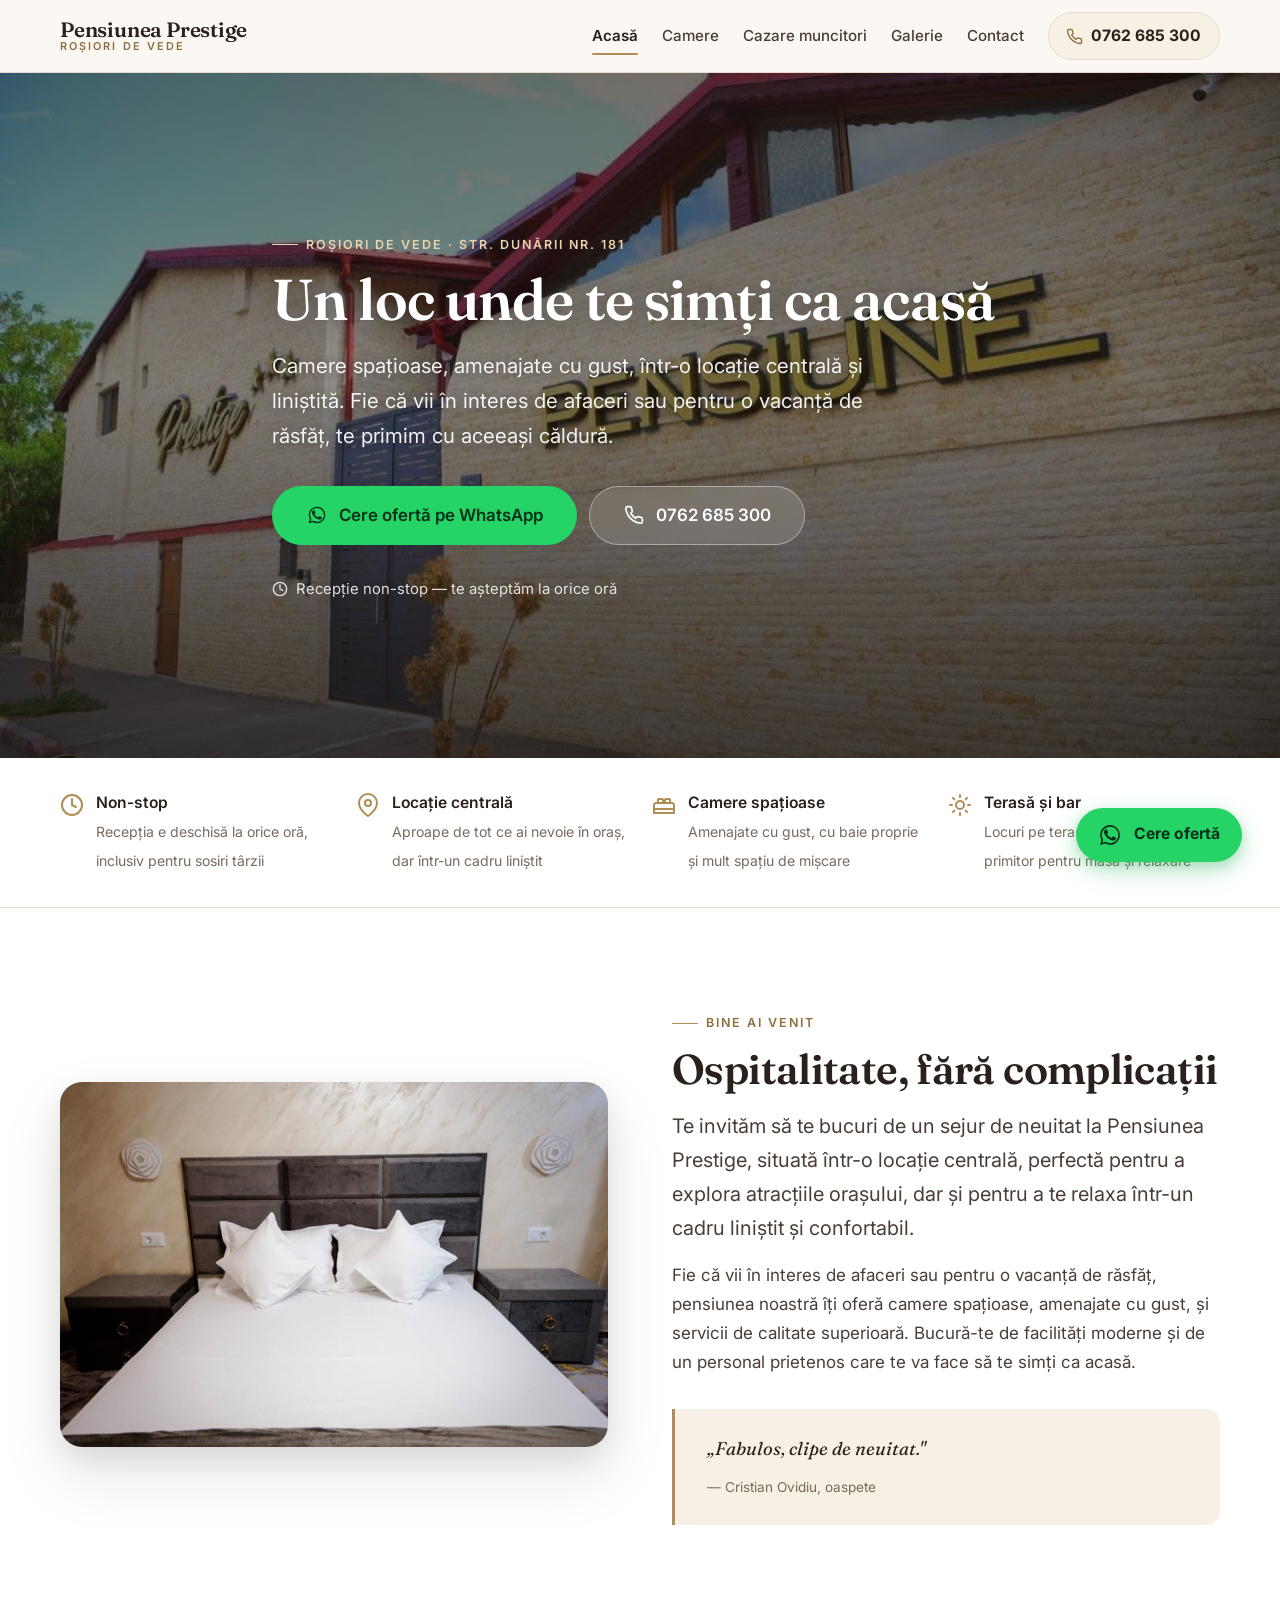
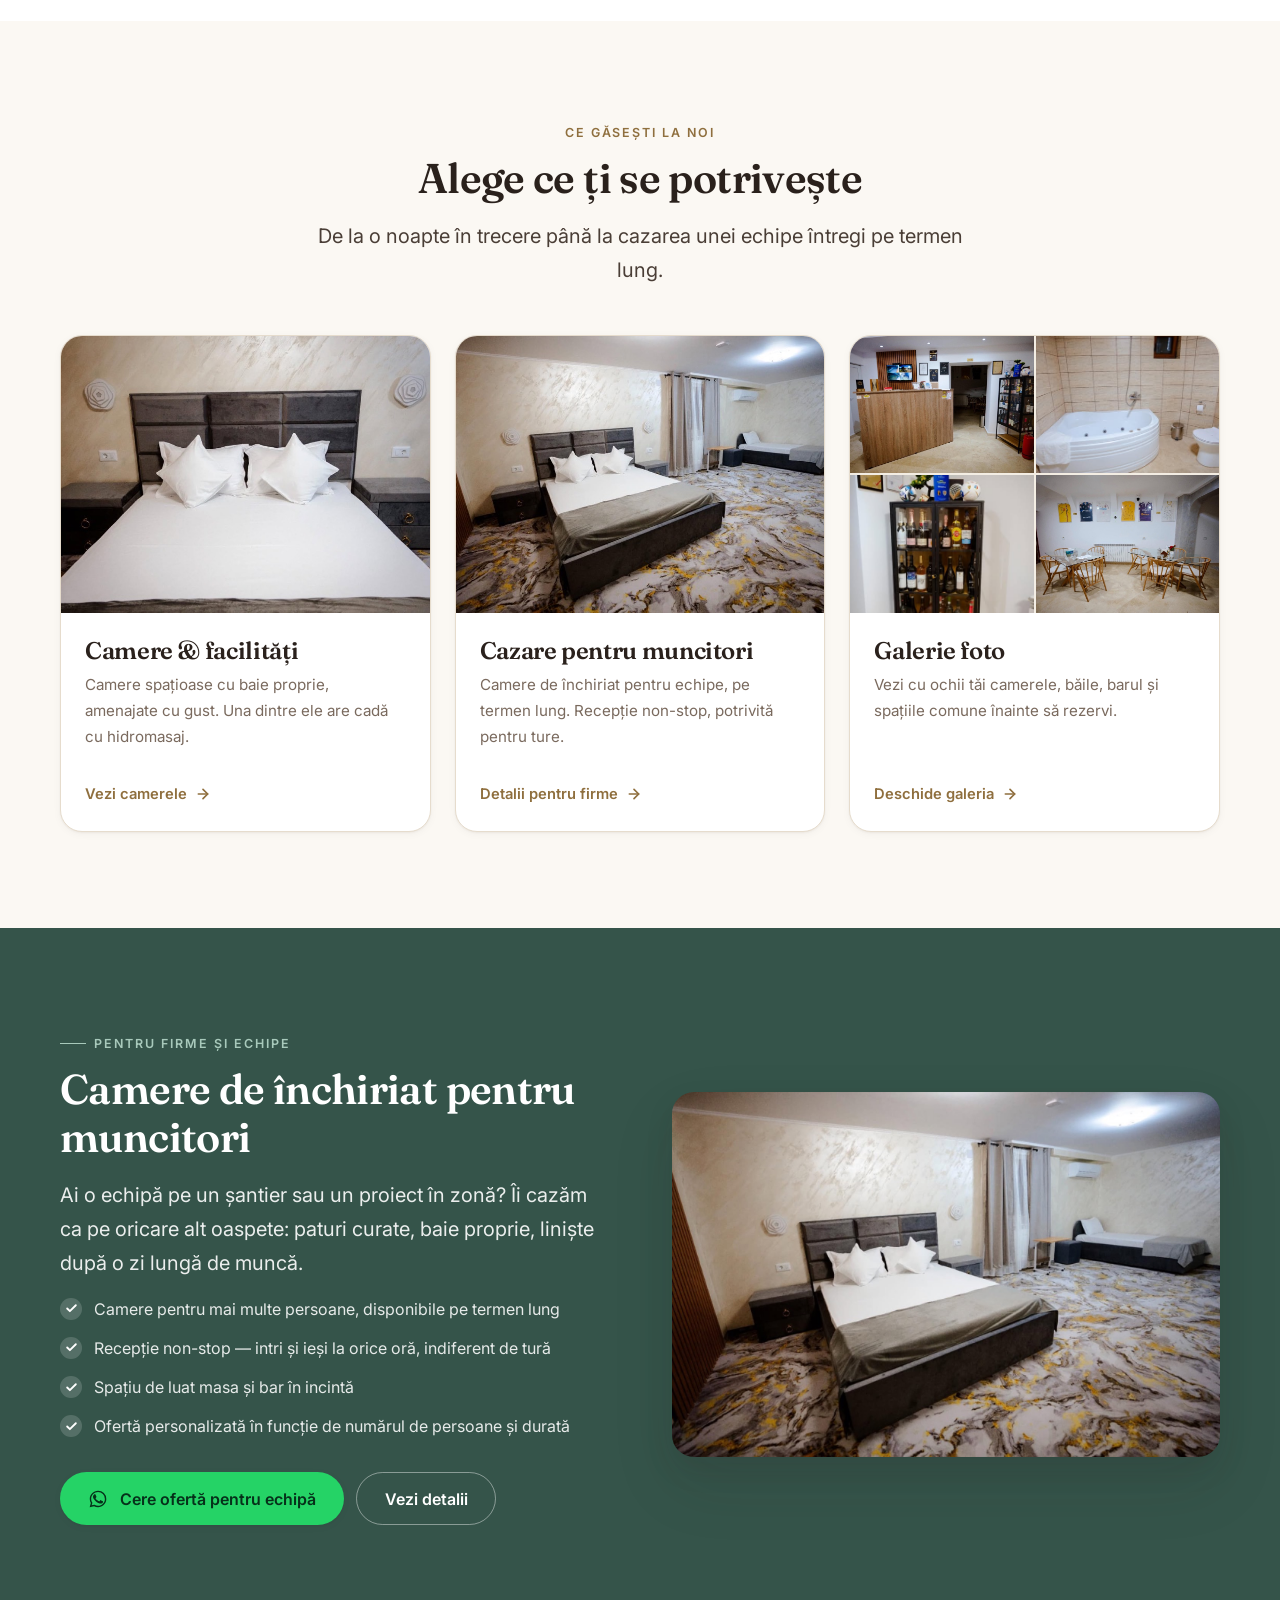
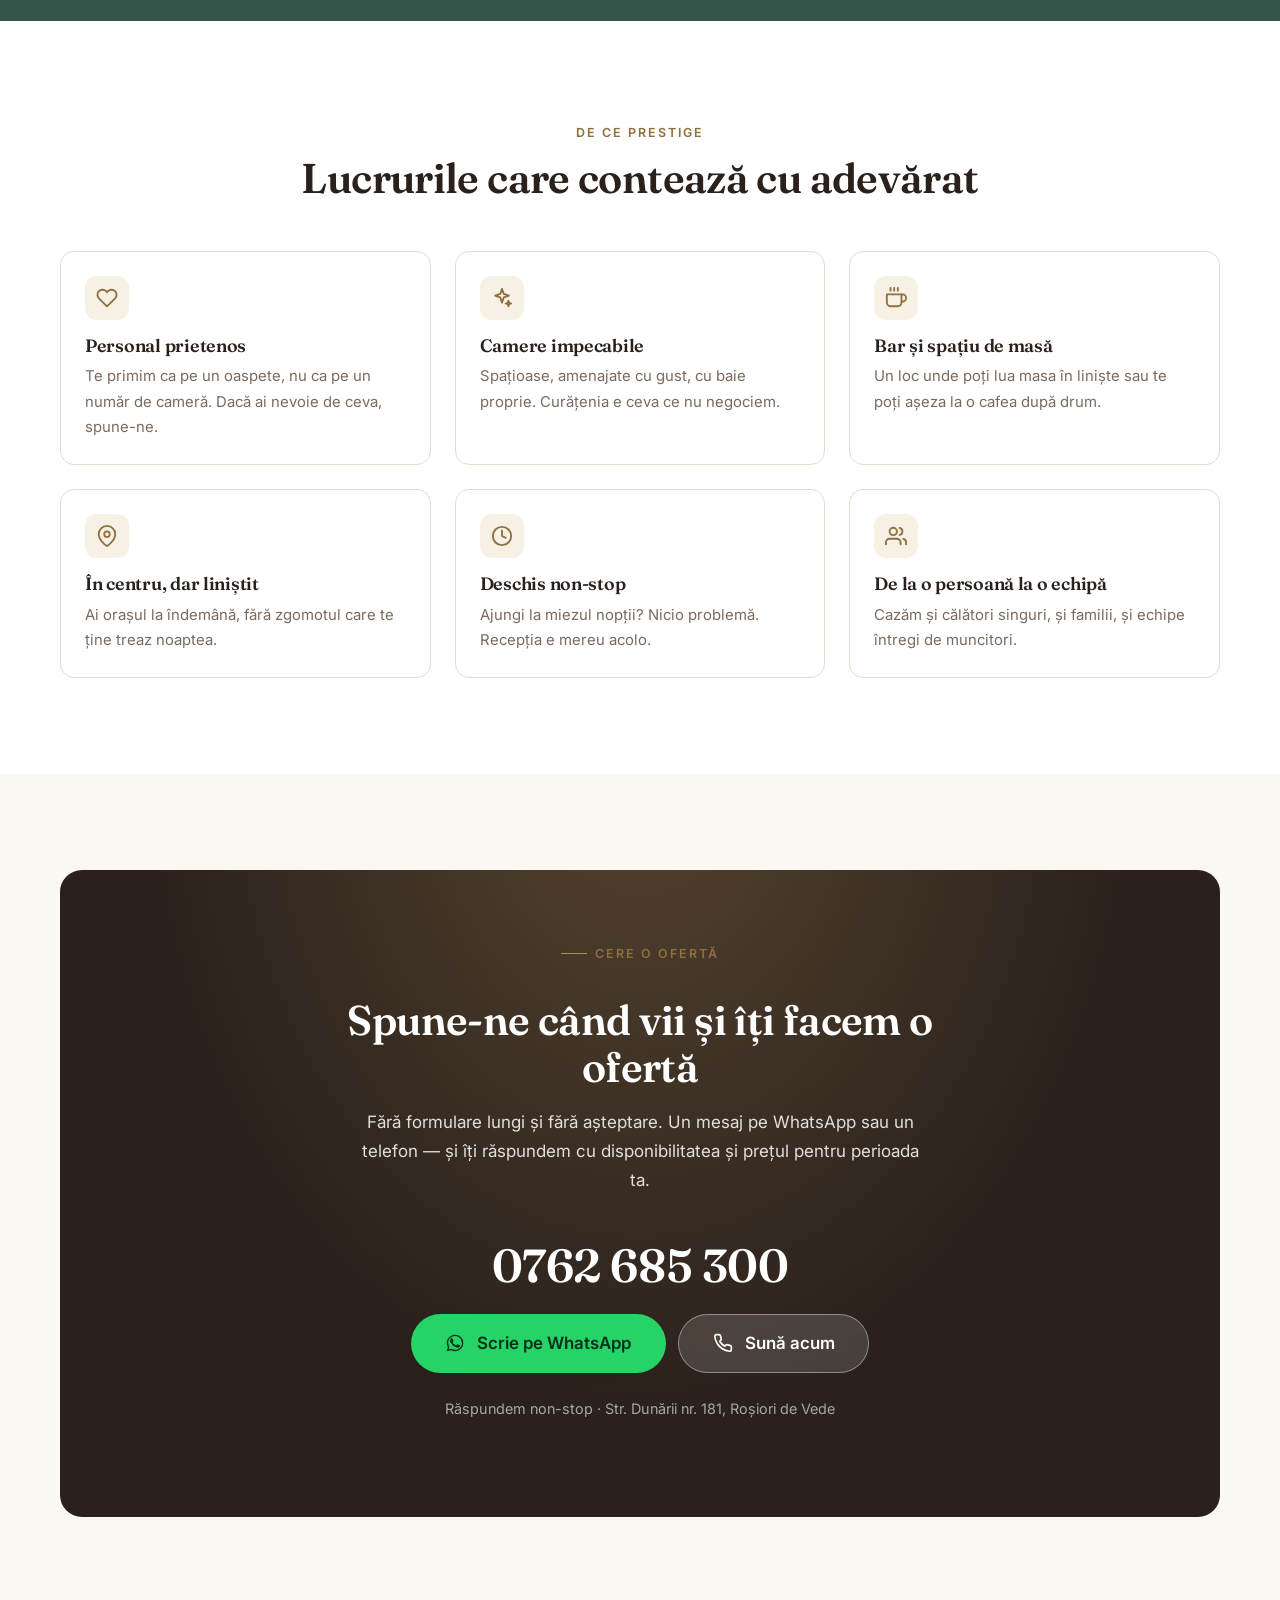
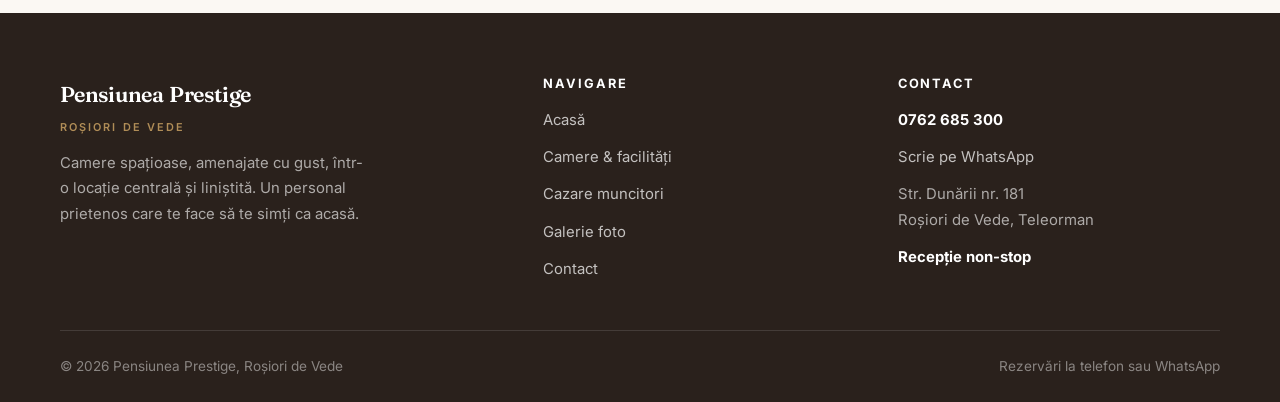
==== commit c586f82f: "Poze mai bune pe cardurile din pagina de start Cardul "Cazare pentru muncitori" folosea hol.jpg (414" ====
--- a/index.html
+++ b/index.html
@@ -132,7 +132,7 @@
     </div>
     <div class="cards reveal">
       <a class="card" href="camere.html">
-        <div class="card__img"><img src="assets/img/camera-tripla-thumb.jpg" alt="Cameră spațioasă cu pat matrimonial și pat suplimentar" width="800" height="533" loading="lazy"></div>
+        <div class="card__img"><img src="assets/img/camera-dubla-thumb.jpg" alt="Cameră matrimonială cu tăblie capitonată și lenjerie albă" width="800" height="533" loading="lazy"></div>
         <div class="card__body">
           <h3>Camere &amp; facilități</h3>
           <p>Camere spațioase cu baie proprie, amenajate cu gust. Una dintre ele are cadă cu hidromasaj.</p>
@@ -140,7 +140,7 @@
         </div>
       </a>
       <a class="card" href="cazare-muncitori.html">
-        <div class="card__img"><img src="assets/img/hol.jpg" alt="Hol curat și luminos în interiorul pensiunii" width="414" height="414" loading="lazy"></div>
+        <div class="card__img"><img src="assets/img/camera-tripla-thumb.jpg" alt="Cameră cu pat matrimonial și pat suplimentar, potrivită pentru echipe" width="800" height="533" loading="lazy"></div>
         <div class="card__body">
           <h3>Cazare pentru muncitori</h3>
           <p>Camere de închiriat pentru echipe, pe termen lung. Recepție non-stop, potrivită pentru ture.</p>
@@ -148,7 +148,12 @@
         </div>
       </a>
       <a class="card" href="galerie.html">
-        <div class="card__img"><img src="assets/img/sala-mese-thumb.jpg" alt="Spațiu luminos de luat masa, cu mese de sticlă și scaune de lemn" width="800" height="533" loading="lazy"></div>
+        <div class="card__img card__img--grid">
+          <span><img src="assets/img/receptie-thumb.jpg" alt="Recepția, baia cu cadă, barul și spațiul de luat masa la Pensiunea Prestige" width="800" height="533" loading="lazy"></span>
+          <span><img src="assets/img/baie-jacuzzi.jpg" alt="" width="414" height="414" loading="lazy"></span>
+          <span><img src="assets/img/bar.jpg" alt="" width="414" height="414" loading="lazy"></span>
+          <span><img src="assets/img/sala-mese-thumb.jpg" alt="" width="800" height="533" loading="lazy"></span>
+        </div>
         <div class="card__body">
           <h3>Galerie foto</h3>
           <p>Vezi cu ochii tăi camerele, băile, barul și spațiile comune înainte să rezervi.</p>
--- a/assets/css/style.css
+++ b/assets/css/style.css
@@ -330,6 +330,8 @@
 .card__img { aspect-ratio: 4/3; overflow: hidden; background: var(--cream-deep); }
 .card__img img { width: 100%; height: 100%; object-fit: cover; transition: transform .5s var(--ease); }
 .card:hover .card__img img { transform: scale(1.045); }
+.card__img--grid { display: grid; grid-template-columns: 1fr 1fr; grid-template-rows: 1fr 1fr; gap: 2px; }
+.card__img--grid > span { display: block; overflow: hidden; }
 .card__body { padding: var(--s-5); display: flex; flex-direction: column; flex: 1; }
 .card__body h3 { margin-bottom: var(--s-2); }
 .card__body p { font-size: .95rem; color: var(--muted); flex: 1; }
